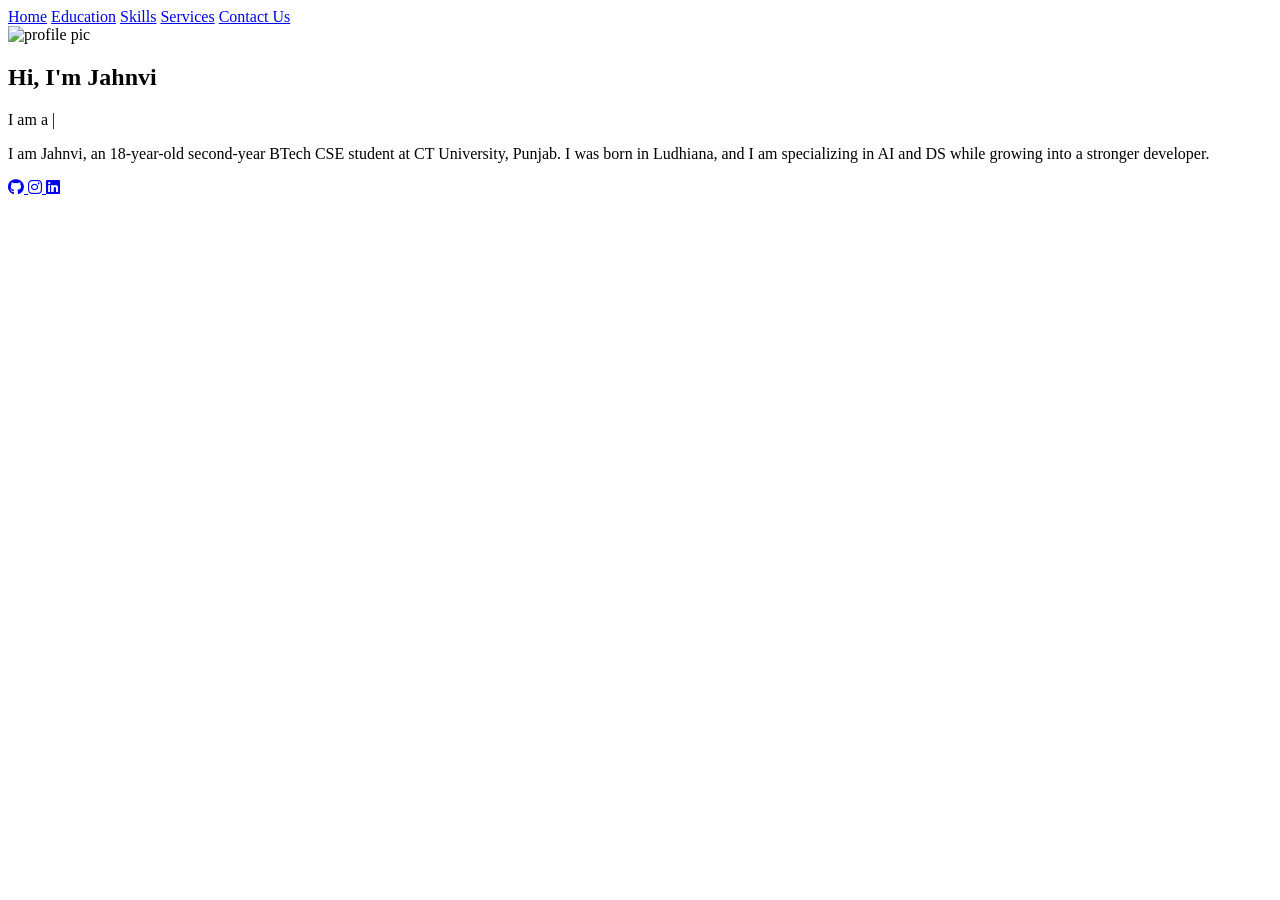
==== index.html @ 38145476 "Update index.html" ====
<html>
<head>
    <title>HOME</title>
    <link rel="stylesheet" href="blog.css">
    <link rel="stylesheet" href="https://cdnjs.cloudflare.com/ajax/libs/font-awesome/6.5.2/css/all.min.css">
    <meta name="viewport" content="width=device-width, initial-scale=1.0">
    <meta charset="UTF-8">
    <link rel="icon" href="Ibis.png" type="image/x-icon">
</head>

<body>

<header>
    <nav>
        <a href="index.html" class="active">Home</a>
        <a href="education.html">Education</a>
        <a href="skills.html">Skills</a>
        <a href="services.html">Services</a>
        <a href="contact.html">Contact Us</a>
        <span></span>
    </nav>
</header>

<section>
    <div class="home">

        <div class="home-photo">
            <img src="img.png" alt="profile pic">
        </div>

        <div class="home-text">

            <h1>Hi, I'm <span>Jahnvi</span></h1>

            <p class="role-line">
                I am a
                <span id="typewriter"></span>
                <span class="cursor">|</span>
            </p>

            <p class="intro">
                I am Jahnvi, an 18-year-old second-year BTech CSE student at CT University, Punjab.
                I was born in Ludhiana, and I am specializing in AI and DS while growing into a stronger developer.
            </p>

        </div>

    </div>
</section>

<footer>
    <div class="social-icons">
        <a href="https://github.com/jahnvijain777" target="_blank" rel="noopener noreferrer" aria-label="GitHub profile" title="GitHub profile">
            <i class="fa-brands fa-github"></i>
        </a>
        <a href="https://www.instagram.com/mysterious_melody777/" target="_blank" rel="noopener noreferrer" aria-label="Instagram profile" title="Instagram profile">
            <i class="fa-brands fa-instagram"></i>
        </a>
        <a href="https://www.linkedin.com/in/jahnvijain777" target="_blank" rel="noopener noreferrer" aria-label="LinkedIn profile" title="LinkedIn profile">
            <i class="fa-brands fa-linkedin"></i>
        </a>
    </div>
</footer>
<script src="main.js"></script>

</body>
</html>
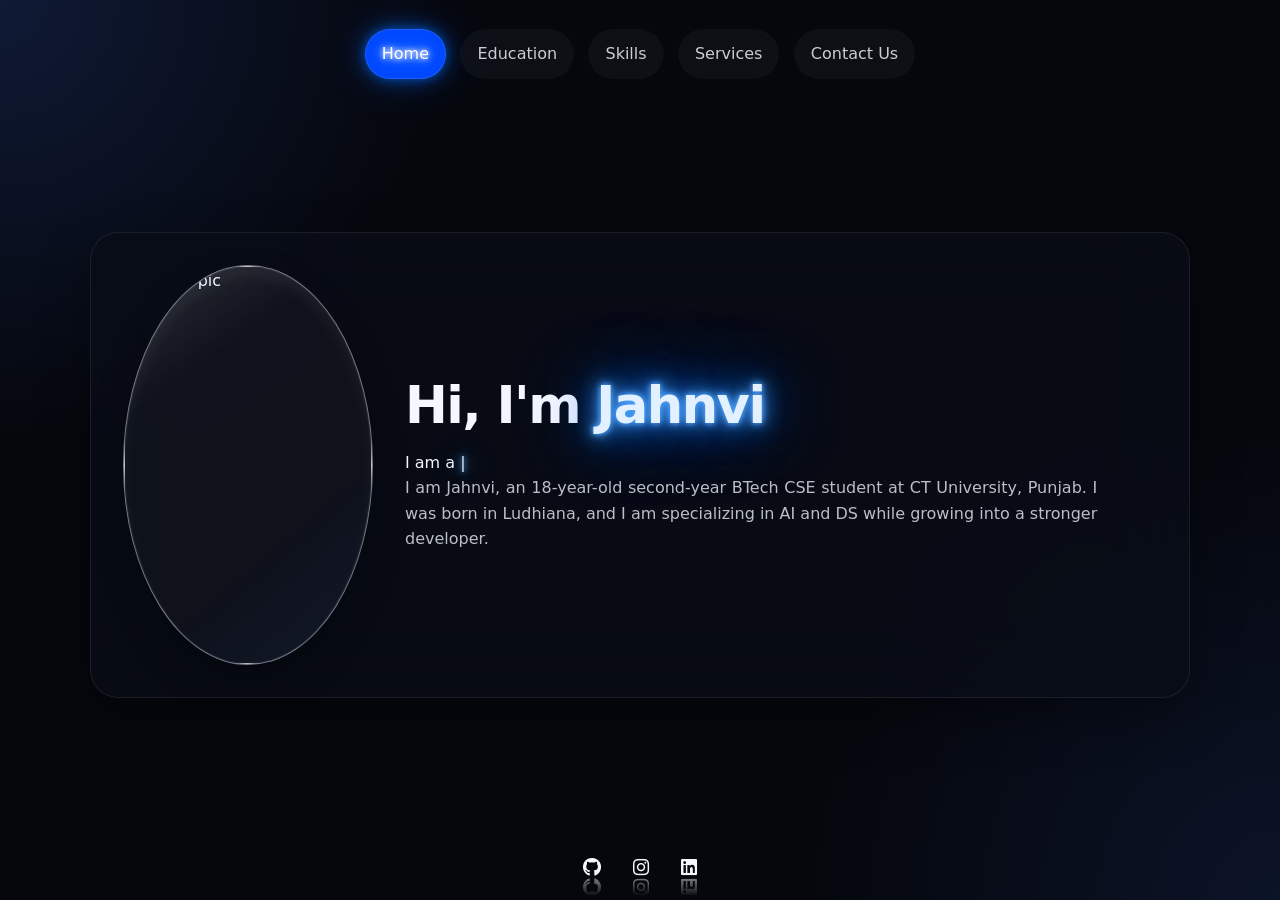
==== commit 5db0754b: "Install Vercel Web Analytics ## Vercel Web Analytics Installation  Successfully installed and config" ====
--- a/index.html
+++ b/index.html
@@ -1,11 +1,12 @@
 <html>
 <head>
-    <title>HOME</title>
+    <title>Home</title>
     <link rel="stylesheet" href="blog.css">
     <link rel="stylesheet" href="https://cdnjs.cloudflare.com/ajax/libs/font-awesome/6.5.2/css/all.min.css">
     <meta name="viewport" content="width=device-width, initial-scale=1.0">
     <meta charset="UTF-8">
-    <link rel="icon" href="Ibis.png" type="image/x-icon">
+    <link rel="icon" href="img.png" type="image/x-icon">
+    <script defer src="https://cdn.vercel-insights.com/v1/script.js"></script>
 </head>
 
 <body>
--- a/blog.css
+++ b/blog.css
@@ -0,0 +1,574 @@
+* {
+    box-sizing: border-box;
+    margin: 0;
+    padding: 0;
+}
+
+:root {
+    --bg: #05070d;
+    --panel: rgba(10, 14, 24, 0.78);
+    --panel-border: rgba(255, 255, 255, 0.08);
+    --text: #f5f7ff;
+    --muted: rgba(245, 247, 255, 0.76);
+    --color: #3055b4;
+    --color-soft: rgba(48, 85, 180, 0.2);
+    --shadow: 0 18px 50px rgba(0, 0, 0, 0.35);
+}
+
+html {
+    color-scheme: dark;
+}
+
+body {
+    min-height: 100vh;
+    display: flex;
+    flex-direction: column;
+    font-family: "Poppins", system-ui, -apple-system, BlinkMacSystemFont, "Segoe UI", sans-serif;
+    color: var(--text);
+    background:
+        radial-gradient(circle at top left, rgba(48, 85, 180, 0.24), transparent 28%),
+        radial-gradient(circle at bottom right, rgba(48, 85, 180, 0.16), transparent 30%),
+        var(--bg);
+    line-height: 1.6;
+}
+
+a {
+    color: inherit;
+    text-decoration: none;
+}
+
+header {
+    padding: 1rem 1rem 0;
+}
+
+nav {
+    display: flex;
+    justify-content: center;
+    align-items: center;
+    gap: 0.9rem;
+    flex-wrap: wrap;
+    padding: 0.8rem 1rem;
+    margin: 0 auto;
+    max-width: 960px;
+}
+
+nav a {
+    display: inline-flex;
+    align-items: center;
+    justify-content: center;
+    padding: 0.7rem 1rem;
+    border: 1px solid transparent;
+    border-radius: 999px;
+    backdrop-filter: blur(14px);
+    background-color: rgba(255, 255, 255, 0.04);
+    color: rgba(245, 247, 255, 0.82);
+    }
+
+nav a:hover{
+    transform: translatey(-5px) scale(1.1);
+    background-position: 120% 0, 0 0;
+    border-color: rgba(48, 85, 180, 0.35);
+    color: var(--text);
+    outline: none;
+}
+
+.active {
+    background-color: rgb(0, 72, 255);
+    color: #ffffff;
+    border-color: rgba(255, 255, 255, 0.12);
+
+    text-shadow:
+        0 0 5px #fff,
+        0 0 10px #fff,
+        0 0 20px #4da3ff;
+
+    box-shadow:
+        0 0 10px rgba(6, 105, 255, 0.5),
+        0 0 20px rgba(6, 105, 255, 0.4),
+        0 0 40px rgba(6, 105, 255, 0.3);
+}
+
+main,
+section {
+    display: flex;
+    flex: 1;
+    justify-content: center;
+    align-items: center;
+    width: 100%;
+}
+
+.home {
+    display: flex;
+    align-items: center;
+    gap: 2rem;
+    width: min(100%, 1100px);
+    padding: 2rem;
+    margin: 1rem;
+    background: var(--panel);
+    border: 1px solid var(--panel-border);
+    border-radius: 28px;
+    box-shadow: var(--shadow);
+    backdrop-filter: blur(50px);
+}
+
+.home-photo {
+    position: relative;
+    width: min(100%, 250px);
+    height: 400px;
+    aspect-ratio: 16 / 17;
+    border-radius: 50%;
+    border: 1px solid rgba(188, 194, 210, 0.596);
+    box-shadow: 0 18px 34px rgba(0, 0, 0, 0.35);
+    overflow: hidden;
+    background: rgba(255, 255, 255, 0.03);
+}
+
+.home-photo::before {
+    content: "";
+    position: absolute;
+    inset: 0;
+    background:
+        linear-gradient(145deg, rgba(255, 255, 255, 0.16), transparent 28%),
+        linear-gradient(320deg, rgba(48, 85, 180, 0.14), transparent 34%);
+    opacity: 0.75;
+    pointer-events: none;
+}
+
+.home-photo::after {
+    content: "";
+    position: absolute;
+    inset: 0;
+    border-radius: inherit;
+    box-shadow: inset 0 0 0 1px rgba(255, 255, 255, 0.08), inset 0 10px 18px rgba(255, 255, 255, 0.06);
+    pointer-events: none;
+    opacity: 0.9;
+}
+
+.home-photo img {
+    width: 100%;
+    height: 100%;
+    display: block;
+    object-fit: cover;
+}
+
+
+.home-text {
+    flex: 1;
+    min-width: 0;
+}
+
+.home-text h1 {
+    font-size: clamp(2rem, 4vw, 4rem);
+    line-height: 1.1;
+    margin-bottom: 1rem;
+    letter-spacing: -0.03em;
+}
+
+.home-text span {
+    color: #e2f0ff;
+    text-shadow:
+        0 0 5px #4da3ff,
+        0 0 10px #4da3ff,
+        0 0 20px #4da3ff,
+        0 0 40px #0669ff,
+        0 0 80px #0669ff;
+}
+
+
+.intro {
+    max-width: 68ch;
+    font-size: 1rem;
+    color: var(--muted);
+    text-align: justify;
+}
+
+footer {
+    padding: 1.25rem 1rem 1.5rem;
+    text-align: center;
+}
+
+footer .social-icons {
+    display: flex;
+    justify-content: center;
+    gap: 2rem;
+    flex-wrap: wrap;
+}
+
+footer .social-icons a {
+    display: inline-flex;
+    align-items: center;
+    justify-content: center;
+    background: transparent;
+    border: 0;
+    padding: 0;
+    color: var(--text);
+    -webkit-box-reflect: below 2px linear-gradient(transparent, rgba(0, 0, 0, 0.28));
+    transition: transform 180ms ease, color 180ms ease, filter 180ms ease;
+}
+
+footer .social-icons a i {
+    font-size: 1.15rem;
+    -webkit-box-reflect: below 2px linear-gradient(transparent, rgba(0, 0, 0, 0.28));
+    transition: filter 180ms ease, color 180ms ease;
+}
+
+footer .social-icons a:hover,
+footer .social-icons a:focus-visible {
+    transform: translateY(-6px) scale(1.08);
+    outline: none;
+}
+
+footer .social-icons a:nth-child(1):hover,
+footer .social-icons a:nth-child(1):focus-visible {
+    color: #ffffff;
+    filter: drop-shadow(0 0 6px rgba(255, 255, 255, 0.95)) drop-shadow(0 0 16px rgba(255, 255, 255, 0.7));
+}
+
+footer .social-icons a:nth-child(1):hover i,
+footer .social-icons a:nth-child(1):focus-visible i {
+    color: #ffffff;
+    filter: drop-shadow(0 0 8px rgba(255, 255, 255, 0.95)) drop-shadow(0 0 18px rgba(255, 255, 255, 0.75));
+}
+
+footer .social-icons a:nth-child(2):hover,
+footer .social-icons a:nth-child(2):focus-visible {
+    color: #ff5fd7;
+    filter: drop-shadow(0 0 6px rgba(255, 95, 215, 0.95)) drop-shadow(0 0 16px rgba(255, 95, 215, 0.5));
+}
+
+footer .social-icons a:nth-child(2):hover i,
+footer .social-icons a:nth-child(2):focus-visible i {
+    color: #ff5fd7;
+    filter: drop-shadow(0 0 8px rgba(255, 95, 215, 0.95)) drop-shadow(0 0 18px rgba(255, 95, 215, 0.75));
+}
+
+footer .social-icons a:nth-child(3):hover,
+footer .social-icons a:nth-child(3):focus-visible {
+    color: #53a9ff;
+    filter: drop-shadow(0 0 6px rgba(83, 169, 255, 0.95)) drop-shadow(0 0 16px rgba(83, 169, 255, 0.75));
+}
+
+footer .social-icons a:nth-child(3):hover i,
+footer .social-icons a:nth-child(3):focus-visible i {
+    color: #53a9ff;
+    filter: drop-shadow(0 0 8px rgba(83, 169, 255, 0.95)) drop-shadow(0 0 18px rgba(83, 169, 255, 0.75));
+}
+
+footer .social-icons a.email-link:hover,
+footer .social-icons a.email-link:focus-visible {
+    color: #ffd84d;
+    filter: drop-shadow(0 0 3px rgba(255, 216, 77, 0.7)) drop-shadow(0 0 8px rgba(255, 216, 77, 0.45));
+}
+
+footer .social-icons a.email-link:hover i,
+footer .social-icons a.email-link:focus-visible i {
+    color: #ffd84d;
+    filter: drop-shadow(0 0 4px rgba(255, 216, 77, 0.7)) drop-shadow(0 0 10px rgba(255, 216, 77, 0.45));
+}
+
+nav span {
+    display: none;
+}
+
+@media (max-width: 800px) {
+    header {
+        padding-inline: 0.75rem;
+    }
+
+    .home {
+        flex-direction: column;
+        text-align: center;
+        padding: 1.25rem;
+        margin: 0.75rem; 
+    }
+
+    .intro {
+        text-align: left;
+    }
+
+    .role-line {
+        justify-content: center;
+    }
+
+    .home-photo {
+        width: min(100%, 280px);
+        height: 340px;
+    }
+}
+
+@media (max-width: 480px) {
+    nav {
+        gap: 0.6rem;
+        padding: 0.6rem 0;
+    }
+
+    nav a {
+        width: 100%;
+    }
+
+    .home {
+        border-radius: 22px;
+    }
+
+    .home-text h1 {
+        font-size: 1.9rem;
+    }
+
+    .home-photo {
+        width: min(100%, 260px);
+        height: 320px;
+    }
+
+    .role-line {
+        font-size: 0.98rem;
+    }
+}
+
+.page-shell {
+    width: min(100%, 1100px);
+    margin: 1rem;
+    padding: 2rem;
+    display: grid;
+    gap: 1.5rem;
+}
+
+.contact-panel {
+    width: min(100%, 760px);
+    margin-inline: auto;
+    padding: 1.4rem;
+    border-radius: 24px;
+    background: rgba(255, 255, 255, 0.05);
+    border: 1px solid rgba(255, 255, 255, 0.08);
+    box-shadow: 0 14px 32px rgba(0, 0, 0, 0.26);
+    backdrop-filter: blur(24px);
+}
+
+.contact-panel h2 {
+    margin-bottom: 0.6rem;
+    font-size: 1.2rem;
+}
+
+.contact-panel p {
+    color: var(--muted);
+}
+
+.contact-email-card {
+    margin-top: 1rem;
+    padding: 1rem 1.1rem;
+    border-radius: 18px;
+    background: rgba(48, 85, 180, 0.16);
+    border: 1px solid rgba(143, 176, 255, 0.18);
+}
+
+.contact-email-card span {
+    display: block;
+    margin-bottom: 0.35rem;
+    font-size: 0.8rem;
+    letter-spacing: 0.16em;
+    text-transform: uppercase;
+    color: rgba(143, 176, 255, 0.9);
+}
+
+.contact-email-card strong {
+    font-size: 1rem;
+    word-break: break-word;
+}
+
+.page-hero {
+    padding: 1.5rem 1.75rem;
+    border-radius: 28px;
+    background: var(--panel);
+    border: 1px solid var(--panel-border);
+    box-shadow: var(--shadow);
+    backdrop-filter: blur(50px);
+}
+
+.eyebrow {
+    margin-bottom: 0.35rem;
+    text-transform: uppercase;
+    letter-spacing: 0.2em;
+    font-size: 0.75rem;
+    color: rgba(143, 176, 255, 0.9);
+}
+
+.page-hero h1 {
+    font-size: clamp(2rem, 4vw, 3.4rem);
+    line-height: 1.1;
+    margin-bottom: 0.75rem;
+}
+
+.page-copy {
+    max-width: 65ch;
+    color: var(--muted);
+}
+
+.marquee-shell {
+    position: relative;
+    padding: 1rem;
+    min-height: 420px;
+
+    overflow: hidden;
+}
+
+.marquee-track {
+    position: relative;
+    height: 100%;
+    overflow: hidden;
+}
+
+.marquee-motion {
+    display: flex;
+    width: max-content;
+    gap: 1rem;
+    animation: marquee-scroll 18s linear infinite;
+    will-change: transform;
+}
+
+.marquee-list {
+    display: flex;
+    gap: 1rem;
+    list-style: none;
+    padding: 0;
+    margin: 0;
+}
+
+.marquee-item {
+    position: relative;
+    overflow: hidden;
+    width: min(280px, 78vw);
+    min-height: 220px;
+    padding: 1.25rem;
+    border-radius: 22px;
+    background: rgba(255, 255, 255, 0.05);
+    border: 1px solid rgba(255, 255, 255, 0.12);
+    box-shadow: 0 18px 32px rgba(0, 0, 0, 0.24);
+    backdrop-filter: blur(18px);
+    transform-origin: center;
+    transition: transform 220ms ease, box-shadow 220ms ease, border-color 220ms ease, background-color 220ms ease;
+}
+
+.marquee-item span {
+    display: inline-flex;
+    align-items: center;
+    justify-content: center;
+    width: 3rem;
+    height: 3rem;
+    margin-bottom: 1rem;
+    border-radius: 999px;
+    background: linear-gradient(135deg, rgba(48, 85, 180, 0.32), rgba(255, 216, 77, 0.18));
+    color: #ffffff;
+    font-size: 0.9rem;
+    font-weight: 700;
+}
+
+.marquee-item strong {
+    display: block;
+    margin-bottom: 0.55rem;
+    font-size: 1.05rem;
+    letter-spacing: -0.01em;
+}
+
+.marquee-item p {
+    color: var(--muted);
+    max-width: 24ch;
+}
+
+.marquee-item:hover,
+.marquee-item:focus-within {
+    transform: translateY(-4px) scale(1.02);
+    border-color: rgba(143, 176, 255, 0.26);
+    background: rgba(255, 255, 255, 0.075);
+    box-shadow: 0 18px 38px rgba(0, 0, 0, 0.3), 0 0 0 1px rgba(48, 85, 180, 0.16);
+}
+
+@keyframes marquee-scroll {
+    0% {
+        transform: translateX(0);
+    }
+
+    100% {
+        transform: translateX(-50%);
+    }
+}
+
+.service-grid {
+    display: grid;
+    grid-template-columns: repeat(auto-fit, minmax(220px, 1fr));
+    gap: 1rem;
+}
+
+.info-card {
+    padding: 1.4rem;
+    border-radius: 22px;
+    background: rgba(255, 255, 255, 0.04);
+    border: 1px solid rgba(255, 255, 255, 0.08);
+    box-shadow: 0 12px 30px rgba(0, 0, 0, 0.22);
+    transition: border-color 220ms ease, background-color 220ms ease, box-shadow 220ms ease;
+}
+
+.info-card:hover,
+.info-card:focus-within {
+    background: rgba(255, 255, 255, 0.06);
+    border-color: rgba(143, 176, 255, 0.26);
+    box-shadow: 0 14px 32px rgba(0, 0, 0, 0.26), 0 0 0 1px rgba(48, 85, 180, 0.14);
+}
+
+.info-card h2 {
+    margin-bottom: 0.6rem;
+    font-size: 1.15rem;
+}
+
+.info-card p {
+    color: var(--muted);
+}
+
+@media (max-width: 800px) {
+    .page-shell {
+        padding: 1rem;
+        margin: 0.75rem;
+    }
+
+    .page-hero {
+        padding: 1.25rem;
+    }
+
+    .marquee-shell {
+        min-height: 0;
+    }
+
+    .marquee-item {
+        width: min(240px, 78vw);
+        min-height: 200px;
+    }
+}
+
+@media (prefers-reduced-motion: reduce) {
+    .home-photo,
+    .home-photo img,
+    .info-card,
+    .marquee-item,
+    .marquee-motion,
+    .marquee-track {
+        transition: none;
+        animation: none;
+    }
+
+    .home-photo:hover,
+    .home-photo:focus-within,
+    .info-card:hover,
+    .info-card:focus-within,
+    .marquee-item:hover,
+    .marquee-item:focus-within {
+        transform: none;
+    }
+}
+
+.eyebrow{
+    color: #e2f0ff;
+    text-shadow:
+        0 0 5px #4da3ff,
+        0 0 10px #4da3ff,
+        0 0 20px #4da3ff,
+        0 0 40px #0669ff,
+        0 0 80px #0669ff;
+}
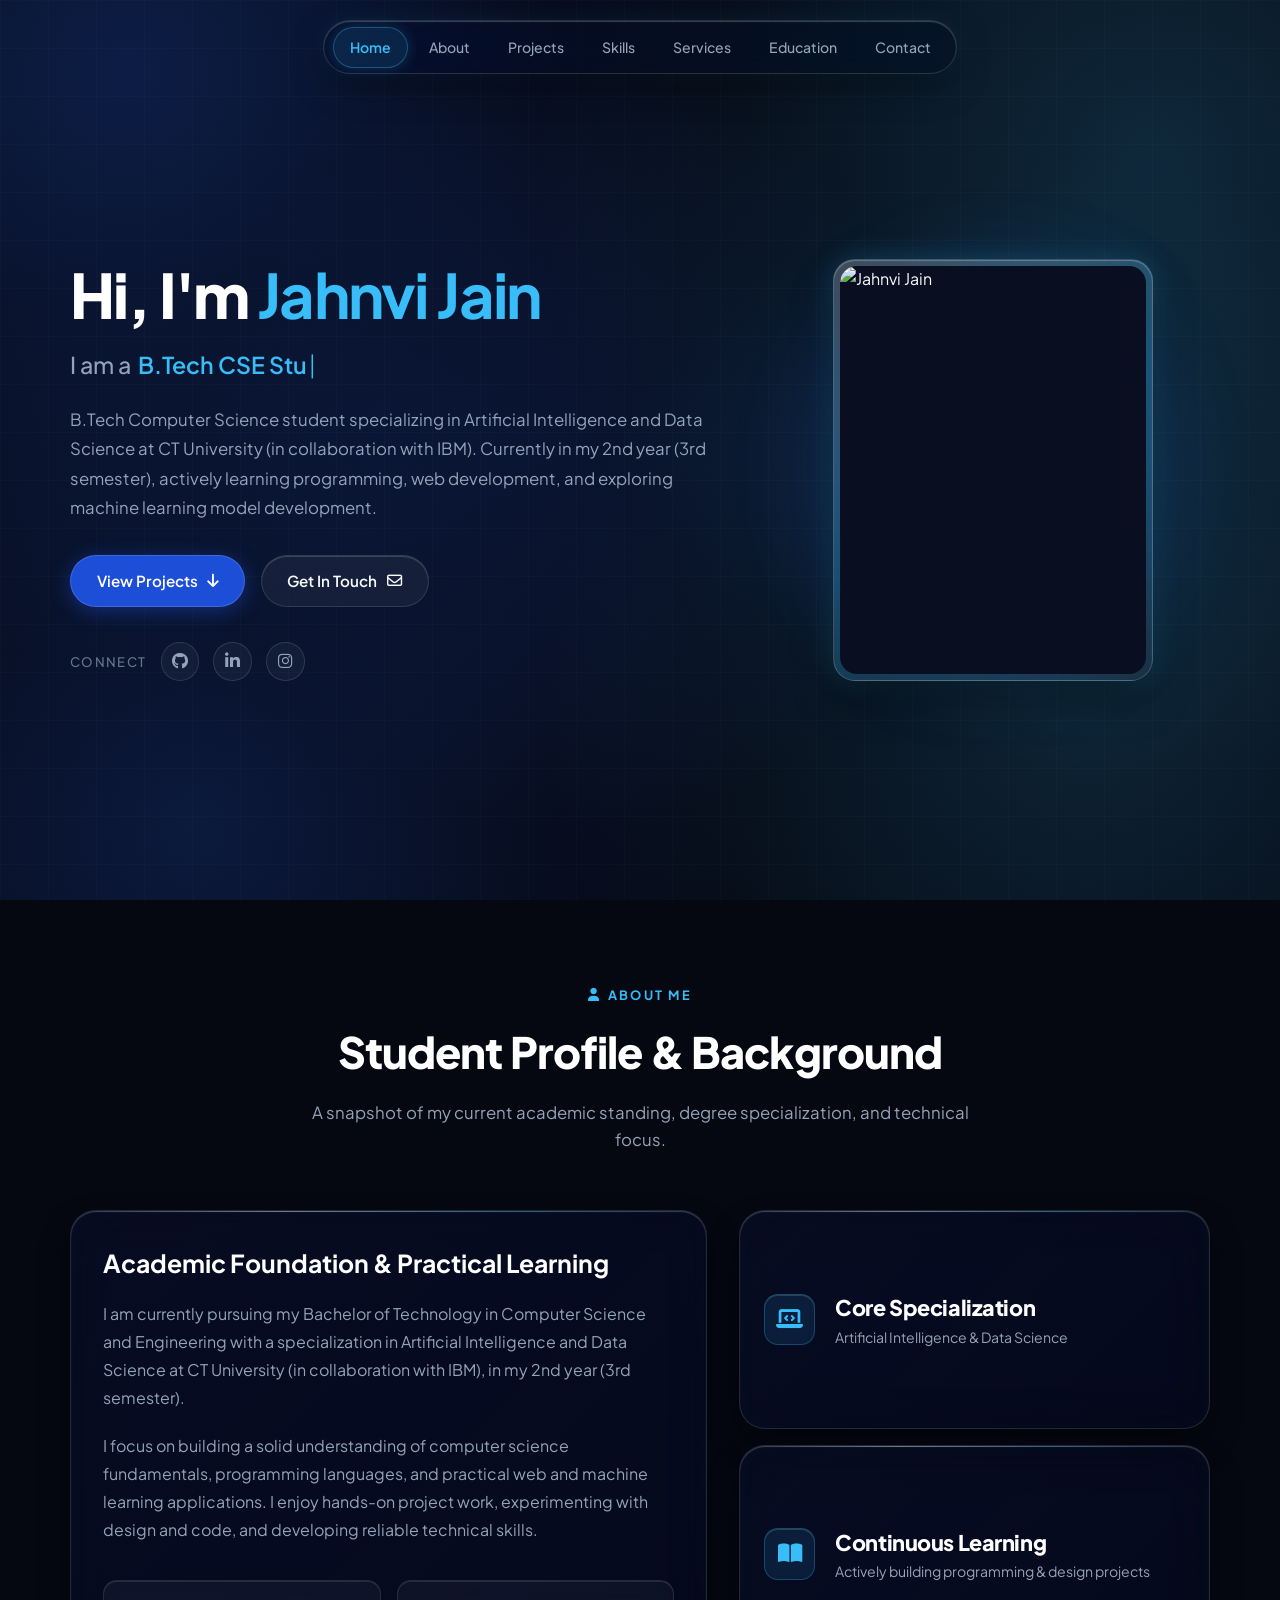
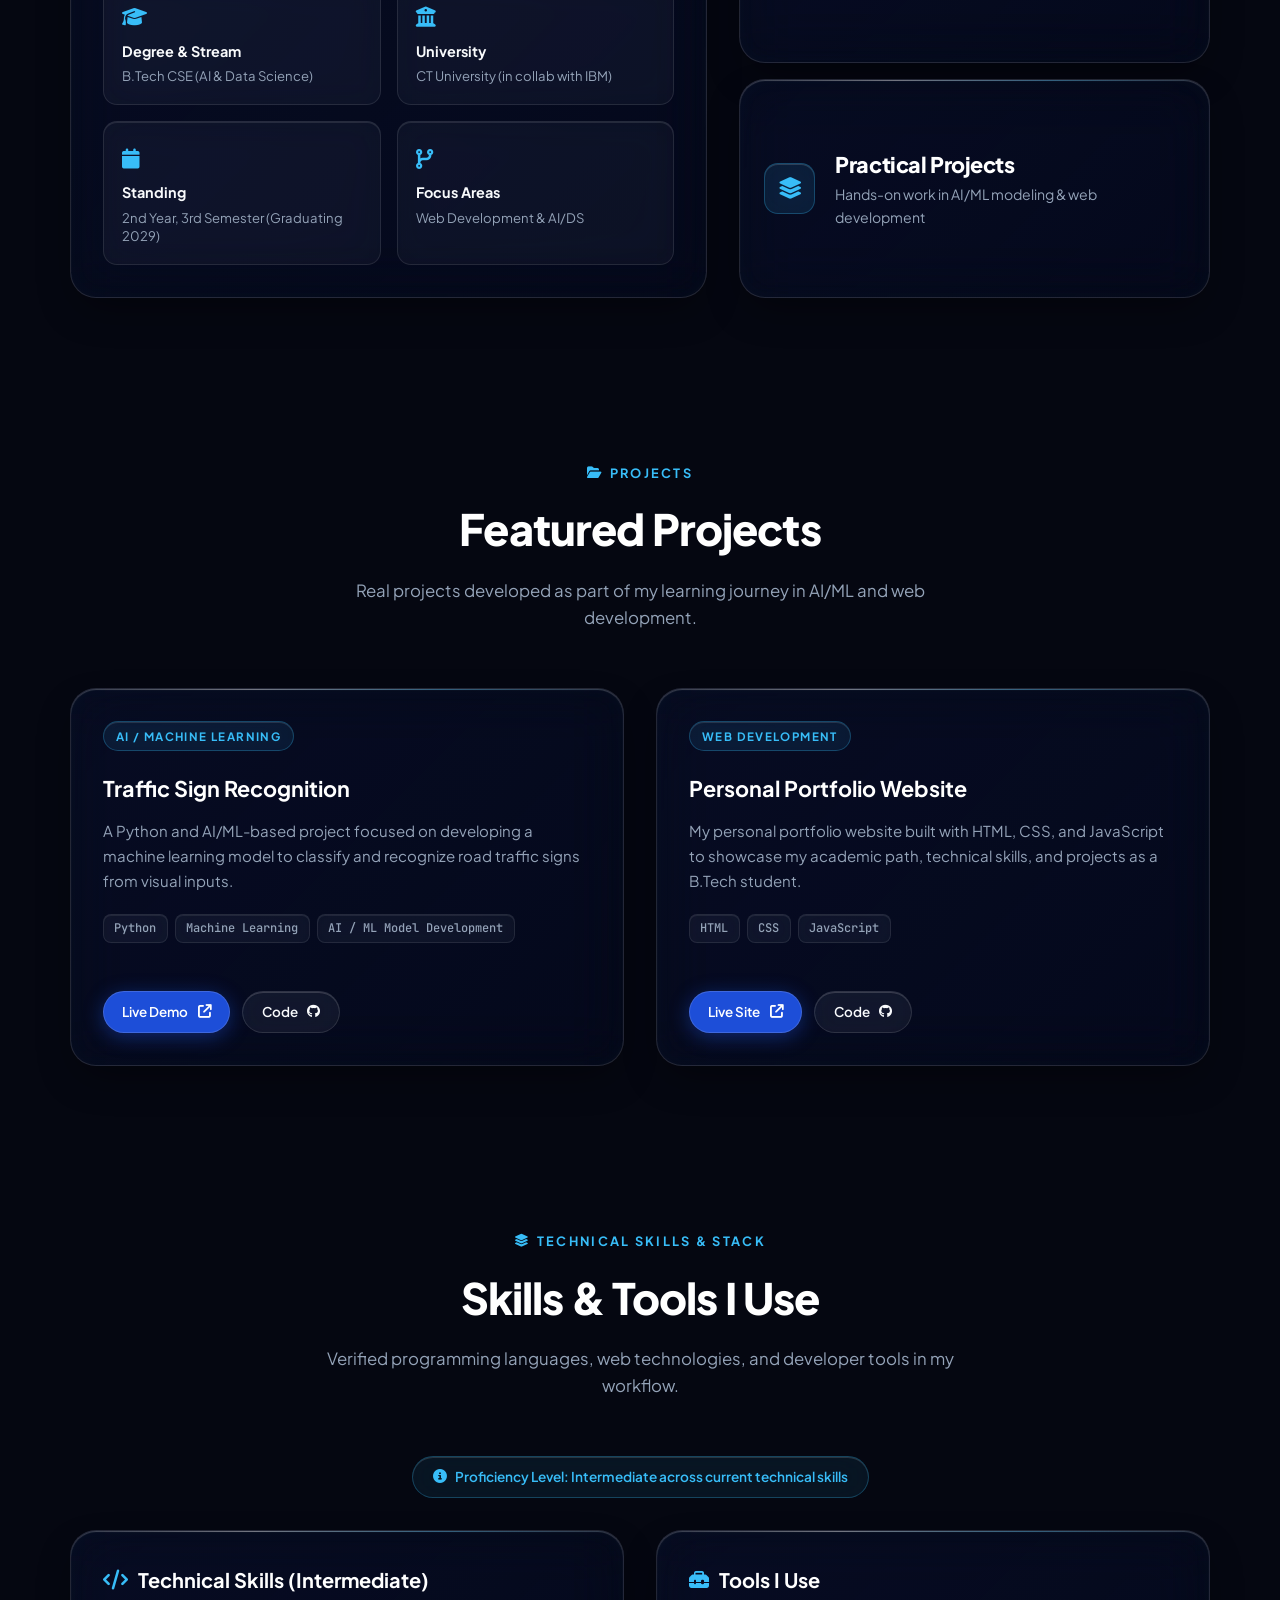
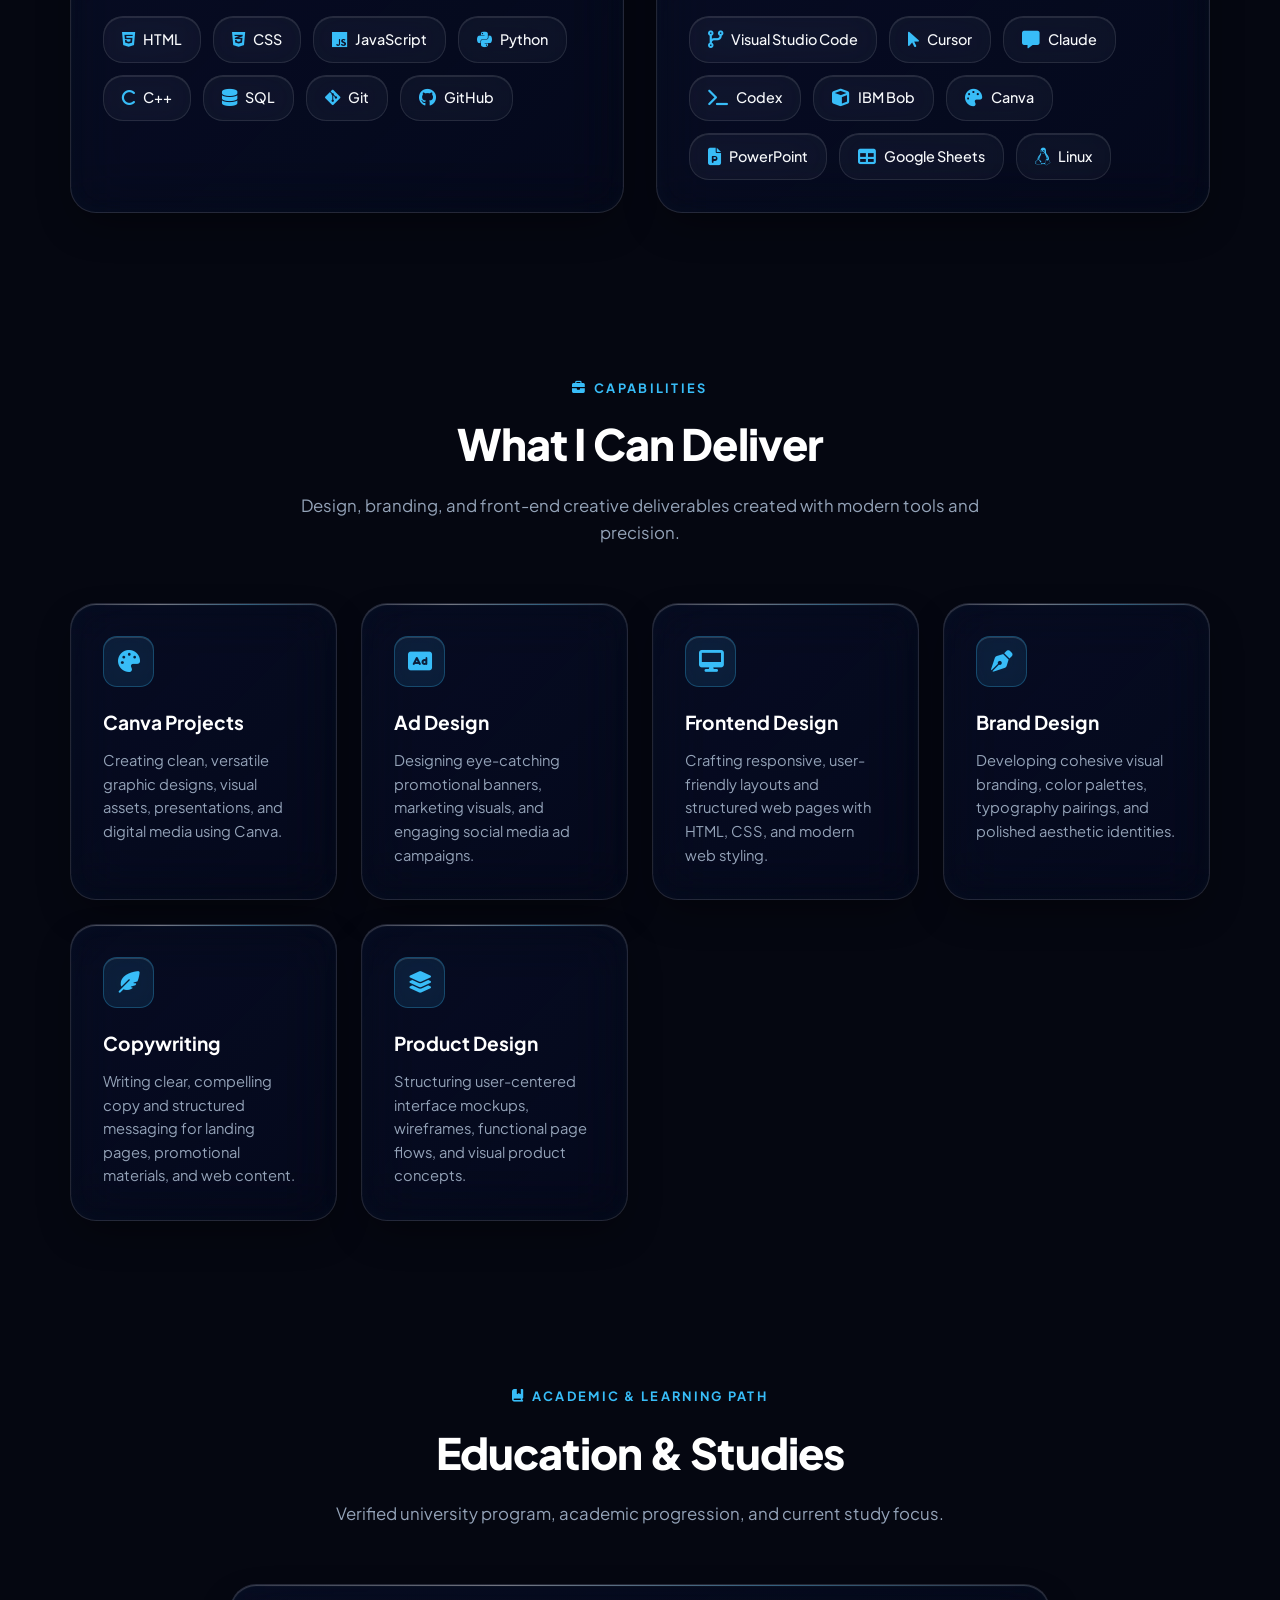
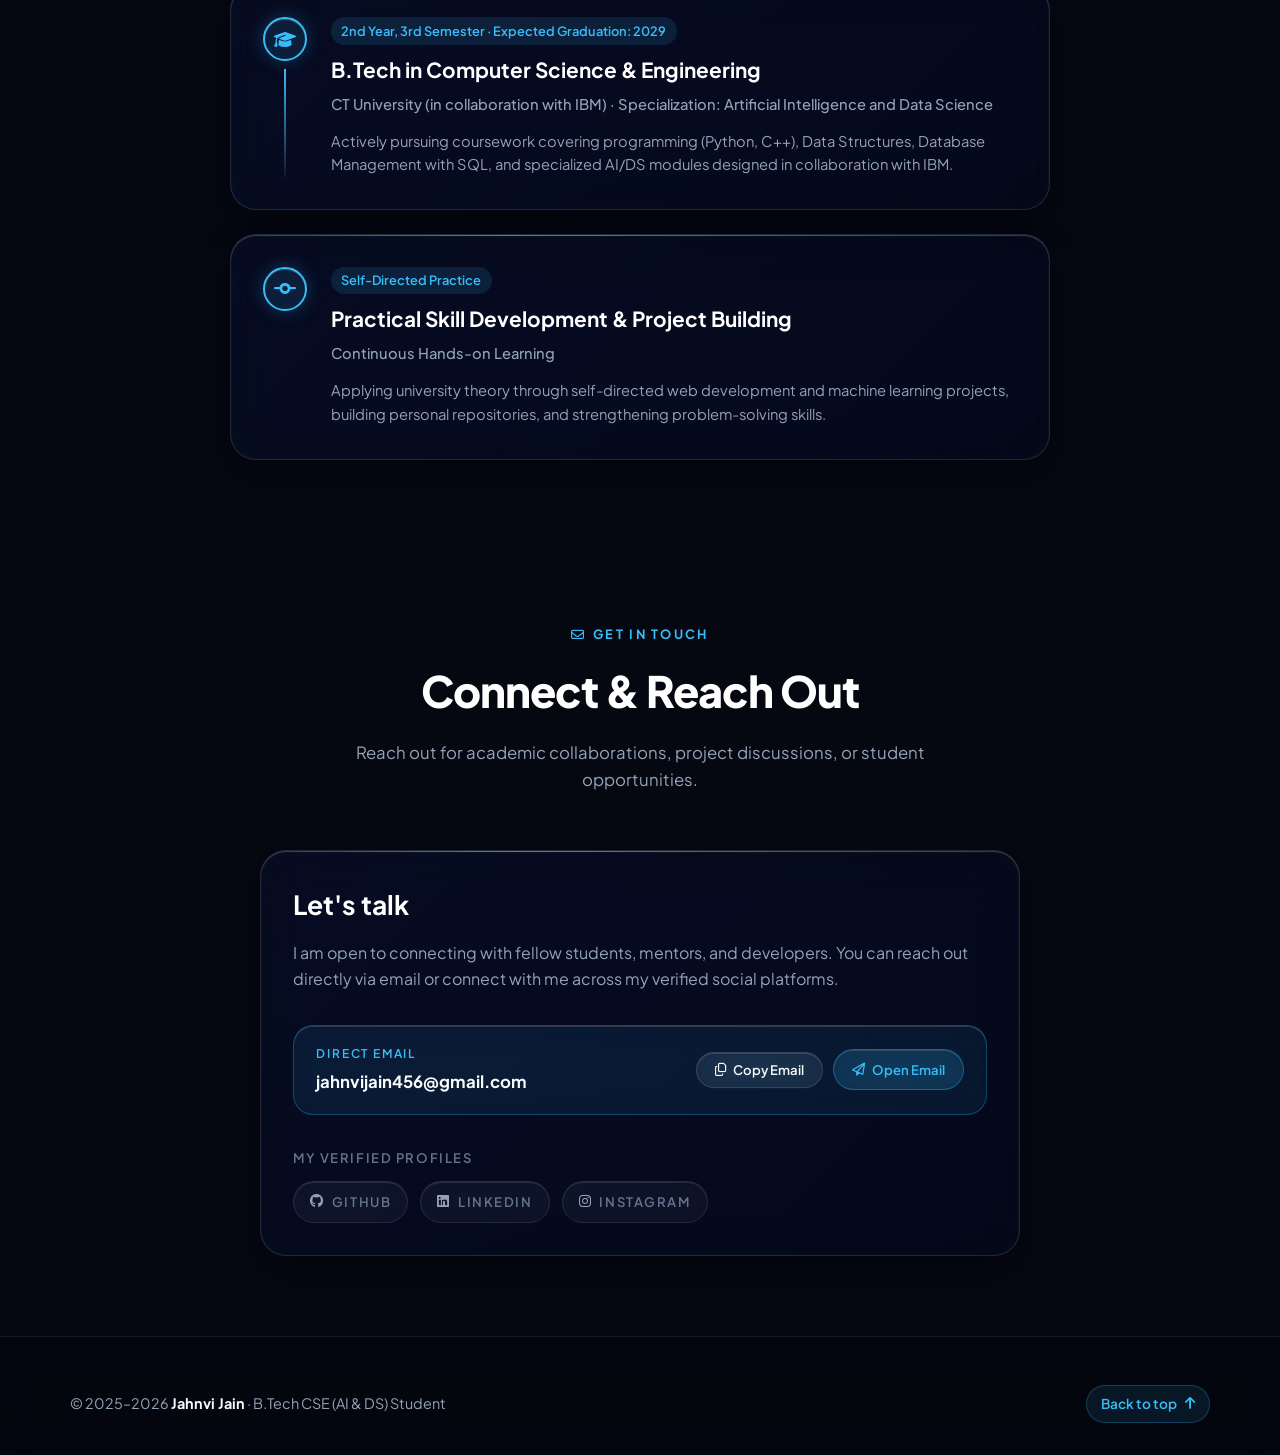
==== commit ec1d732e: "Portfolio v2" ====
--- a/index.html
+++ b/index.html
@@ -1,68 +1,479 @@
-<html>
-<head>
-    <title>Home</title>
-    <link rel="stylesheet" href="blog.css">
-    <link rel="stylesheet" href="https://cdnjs.cloudflare.com/ajax/libs/font-awesome/6.5.2/css/all.min.css">
-    <meta name="viewport" content="width=device-width, initial-scale=1.0">
-    <meta charset="UTF-8">
-    <link rel="icon" href="img.png" type="image/x-icon">
-    <script defer src="https://cdn.vercel-insights.com/v1/script.js"></script>
-</head>
-
-<body>
-
-<header>
-    <nav>
-        <a href="index.html" class="active">Home</a>
-        <a href="education.html">Education</a>
-        <a href="skills.html">Skills</a>
-        <a href="services.html">Services</a>
-        <a href="contact.html">Contact Us</a>
-        <span></span>
-    </nav>
-</header>
-
-<section>
-    <div class="home">
-
-        <div class="home-photo">
-            <img src="img.png" alt="profile pic">
-        </div>
-
-        <div class="home-text">
-
-            <h1>Hi, I'm <span>Jahnvi</span></h1>
-
-            <p class="role-line">
-                I am a
-                <span id="typewriter"></span>
-                <span class="cursor">|</span>
-            </p>
-
-            <p class="intro">
-                I am Jahnvi, an 18-year-old second-year BTech CSE student at CT University, Punjab.
-                I was born in Ludhiana, and I am specializing in AI and DS while growing into a stronger developer.
-            </p>
-
-        </div>
-
-    </div>
-</section>
-
-<footer>
-    <div class="social-icons">
-        <a href="https://github.com/jahnvijain777" target="_blank" rel="noopener noreferrer" aria-label="GitHub profile" title="GitHub profile">
-            <i class="fa-brands fa-github"></i>
-        </a>
-        <a href="https://www.instagram.com/mysterious_melody777/" target="_blank" rel="noopener noreferrer" aria-label="Instagram profile" title="Instagram profile">
-            <i class="fa-brands fa-instagram"></i>
-        </a>
-        <a href="https://www.linkedin.com/in/jahnvijain777" target="_blank" rel="noopener noreferrer" aria-label="LinkedIn profile" title="LinkedIn profile">
-            <i class="fa-brands fa-linkedin"></i>
-        </a>
-    </div>
-</footer>
-<script src="main.js"></script>
-
-</body>
-</html>
+<!DOCTYPE html>
+<html lang="en">
+<head>
+    <meta charset="UTF-8">
+    <meta name="viewport" content="width=device-width, initial-scale=1.0">
+    <title>Jahnvi Jain | B.Tech CSE (AI &amp; DS) Student Portfolio</title>
+    <meta name="description" content="Portfolio of Jahnvi Jain - 2nd Year B.Tech Computer Science student specializing in AI & Data Science at CT University (in collaboration with IBM).">
+    <link rel="icon" href="img.png" type="image/x-icon">
+    
+    <!-- Font Awesome Icons -->
+    <link rel="stylesheet" href="https://cdnjs.cloudflare.com/ajax/libs/font-awesome/6.5.2/css/all.min.css">
+    
+    <!-- Main Stylesheet -->
+    <link rel="stylesheet" href="blog.css">
+
+    <!-- Vercel Web Analytics -->
+    <script>
+        window.va = window.va || function () { (window.vaq = window.vaq || []).push(arguments); };
+    </script>
+    <script defer src="https://cdn.vercel-insights.com/v1/script.js"></script>
+</head>
+
+<body>
+
+    <!-- Header & Navigation -->
+    <header id="mainHeader">
+        <div class="nav-capsule">
+            <nav class="nav-menu" id="navMenu">
+                <a href="#home" class="active"><i class="fa-solid fa-house"></i><span>Home</span></a>
+                <a href="#about"><i class="fa-solid fa-user"></i><span>About</span></a>
+                <a href="#projects"><i class="fa-solid fa-folder-open"></i><span>Projects</span></a>
+                <a href="#skills"><i class="fa-solid fa-layer-group"></i><span>Skills</span></a>
+                <a href="#services"><i class="fa-solid fa-briefcase"></i><span>Services</span></a>
+                <a href="#education"><i class="fa-solid fa-graduation-cap"></i><span>Education</span></a>
+                <a href="#contact"><i class="fa-solid fa-envelope"></i><span>Contact</span></a>
+            </nav>
+            <button class="mobile-toggle" id="mobileToggle" aria-label="Toggle navigation menu">
+                <i class="fa-solid fa-bars"></i>
+                <span>Menu</span>
+            </button>
+        </div>
+    </header>
+
+    <main>
+        <!-- Hero Section -->
+        <section class="hero-section" id="home">
+            <div class="container hero-grid">
+                
+                <div class="hero-content">
+                    <h1>Hi, I'm <span class="highlight-text">Jahnvi Jain</span></h1>
+
+                    <div class="typewriter-wrapper">
+                        <span>I am a </span>
+                        <span id="typewriter"></span>
+                        <span class="cursor">|</span>
+                    </div>
+
+                    <p class="hero-bio">
+                        B.Tech Computer Science student specializing in Artificial Intelligence and Data Science at CT University (in collaboration with IBM). Currently in my 2nd year (3rd semester), actively learning programming, web development, and exploring machine learning model development.
+                    </p>
+
+                    <div class="hero-cta-group">
+                        <a href="#projects" class="btn btn-primary">
+                            <span>View Projects</span>
+                            <i class="fa-solid fa-arrow-down"></i>
+                        </a>
+                        <a href="#contact" class="btn btn-glass">
+                            <span>Get In Touch</span>
+                            <i class="fa-regular fa-envelope"></i>
+                        </a>
+                    </div>
+
+                    <div class="hero-socials">
+                        <span>Connect</span>
+                        <a href="https://github.com/jahnvijain777" target="_blank" rel="noopener noreferrer" class="social-pill github" aria-label="GitHub Profile" title="GitHub">
+                            <i class="fa-brands fa-github"></i>
+                        </a>
+                        <a href="https://www.linkedin.com/in/jahnvijain777" target="_blank" rel="noopener noreferrer" class="social-pill linkedin" aria-label="LinkedIn Profile" title="LinkedIn">
+                            <i class="fa-brands fa-linkedin-in"></i>
+                        </a>
+                        <a href="https://www.instagram.com/mysterious_melody777/" target="_blank" rel="noopener noreferrer" class="social-pill instagram" aria-label="Instagram Profile" title="Instagram">
+                            <i class="fa-brands fa-instagram"></i>
+                        </a>
+                    </div>
+                </div>
+
+                <div class="hero-visual">
+                    <div class="avatar-stage">
+                        <div class="avatar-glow"></div>
+                        <div class="avatar-frame">
+                            <div class="avatar-image-wrapper">
+                                <img src="img.png" alt="Jahnvi Jain" loading="eager" decoding="async">
+                            </div>
+                        </div>
+                    </div>
+                </div>
+
+            </div>
+        </section>
+
+        <!-- About Me Section -->
+        <section id="about">
+            <div class="container">
+                <div class="section-header">
+                    <p class="eyebrow"><i class="fa-solid fa-user"></i> About Me</p>
+                    <h2>Student Profile &amp; Background</h2>
+                    <p class="section-subtitle">A snapshot of my current academic standing, degree specialization, and technical focus.</p>
+                </div>
+
+                <div class="about-grid">
+                    <div class="glass-card about-main-card">
+                        <div>
+                            <h3>Academic Foundation &amp; Practical Learning</h3>
+                            <p>
+                                I am currently pursuing my Bachelor of Technology in Computer Science and Engineering with a specialization in Artificial Intelligence and Data Science at CT University (in collaboration with IBM), in my 2nd year (3rd semester).
+                            </p>
+                            <p>
+                                I focus on building a solid understanding of computer science fundamentals, programming languages, and practical web and machine learning applications. I enjoy hands-on project work, experimenting with design and code, and developing reliable technical skills.
+                            </p>
+                        </div>
+
+                        <div class="about-verified-details">
+                            <div class="detail-pill-box">
+                                <div class="box-icon"><i class="fa-solid fa-graduation-cap"></i></div>
+                                <h4>Degree &amp; Stream</h4>
+                                <p>B.Tech CSE (AI &amp; Data Science)</p>
+                            </div>
+                            <div class="detail-pill-box">
+                                <div class="box-icon"><i class="fa-solid fa-building-columns"></i></div>
+                                <h4>University</h4>
+                                <p>CT University (in collab with IBM)</p>
+                            </div>
+                            <div class="detail-pill-box">
+                                <div class="box-icon"><i class="fa-solid fa-calendar"></i></div>
+                                <h4>Standing</h4>
+                                <p>2nd Year, 3rd Semester (Graduating 2029)</p>
+                            </div>
+                            <div class="detail-pill-box">
+                                <div class="box-icon"><i class="fa-solid fa-code-branch"></i></div>
+                                <h4>Focus Areas</h4>
+                                <p>Web Development &amp; AI/DS</p>
+                            </div>
+                        </div>
+                    </div>
+
+                    <div class="about-stats-column">
+                        <div class="glass-card stat-card">
+                            <div class="stat-icon"><i class="fa-solid fa-laptop-code"></i></div>
+                            <div class="stat-details">
+                                <h4>Core Specialization</h4>
+                                <p>Artificial Intelligence &amp; Data Science</p>
+                            </div>
+                        </div>
+
+                        <div class="glass-card stat-card">
+                            <div class="stat-icon"><i class="fa-solid fa-book-open"></i></div>
+                            <div class="stat-details">
+                                <h4>Continuous Learning</h4>
+                                <p>Actively building programming &amp; design projects</p>
+                            </div>
+                        </div>
+
+                        <div class="glass-card stat-card">
+                            <div class="stat-icon"><i class="fa-solid fa-layer-group"></i></div>
+                            <div class="stat-details">
+                                <h4>Practical Projects</h4>
+                                <p>Hands-on work in AI/ML modeling &amp; web development</p>
+                            </div>
+                        </div>
+                    </div>
+                </div>
+            </div>
+        </section>
+
+        <!-- Featured Projects Section -->
+        <section id="projects">
+            <div class="container">
+                <div class="section-header">
+                    <p class="eyebrow"><i class="fa-solid fa-folder-open"></i> Projects</p>
+                    <h2>Featured Projects</h2>
+                    <p class="section-subtitle">Real projects developed as part of my learning journey in AI/ML and web development.</p>
+                </div>
+
+                <div class="projects-grid">
+                    
+                    <!-- Project 1 -->
+                    <article class="glass-card project-card">
+                        <div class="project-top">
+                            <div class="project-badge-bar">
+                                <span class="project-type-tag">AI / Machine Learning</span>
+                            </div>
+                            <h3 class="project-title">Traffic Sign Recognition</h3>
+                            <p class="project-description">
+                                A Python and AI/ML-based project focused on developing a machine learning model to classify and recognize road traffic signs from visual inputs.
+                            </p>
+                            <div class="project-tech-tags">
+                                <span class="tech-tag">Python</span>
+                                <span class="tech-tag">Machine Learning</span>
+                                <span class="tech-tag">AI / ML Model Development</span>
+                            </div>
+                        </div>
+                        <div class="project-actions">
+                            <a href="https://traffic-sign-recognition-project-gamma.vercel.app" target="_blank" rel="noopener noreferrer" class="btn btn-sm btn-primary">
+                                <span>Live Demo</span>
+                                <i class="fa-solid fa-arrow-up-right-from-square"></i>
+                            </a>
+                            <a href="https://github.com/jahnvijain777/traffic-sign-recognition-project" target="_blank" rel="noopener noreferrer" class="btn btn-sm btn-glass">
+                                <span>Code</span>
+                                <i class="fa-brands fa-github"></i>
+                            </a>
+                        </div>
+                    </article>
+
+                    <!-- Project 2 -->
+                    <article class="glass-card project-card">
+                        <div class="project-top">
+                            <div class="project-badge-bar">
+                                <span class="project-type-tag">Web Development</span>
+                            </div>
+                            <h3 class="project-title">Personal Portfolio Website</h3>
+                            <p class="project-description">
+                                My personal portfolio website built with HTML, CSS, and JavaScript to showcase my academic path, technical skills, and projects as a B.Tech student.
+                            </p>
+                            <div class="project-tech-tags">
+                                <span class="tech-tag">HTML</span>
+                                <span class="tech-tag">CSS</span>
+                                <span class="tech-tag">JavaScript</span>
+                            </div>
+                        </div>
+                        <div class="project-actions">
+                            <a href="https://jahnvijain.vercel.app" class="btn btn-sm btn-primary">
+                                <span>Live Site</span>
+                                <i class="fa-solid fa-arrow-up-right-from-square"></i>
+                            </a>
+                            <a href="https://github.com/jahnvijain777/Jahnvi-Portfolio_v1" target="_blank" rel="noopener noreferrer" class="btn btn-sm btn-glass">
+                                <span>Code</span>
+                                <i class="fa-brands fa-github"></i>
+                            </a>
+                        </div>
+                    </article>
+
+                </div>
+            </div>
+        </section>
+
+        <!-- Technical Skills & Stack Section -->
+        <section id="skills">
+            <div class="container">
+                <div class="section-header">
+                    <p class="eyebrow"><i class="fa-solid fa-layer-group"></i> Technical Skills &amp; Stack</p>
+                    <h2>Skills &amp; Tools I Use</h2>
+                    <p class="section-subtitle">Verified programming languages, web technologies, and developer tools in my workflow.</p>
+                </div>
+
+                <div class="skills-proficiency-notice">
+                    <i class="fa-solid fa-circle-info"></i>
+                    <span>Proficiency Level: Intermediate across current technical skills</span>
+                </div>
+
+                <div class="skills-container-grid">
+                    
+                    <!-- Technical Skills -->
+                    <div class="glass-card skill-category-card">
+                        <h3>
+                            <i class="fa-solid fa-code"></i>
+                            <span>Technical Skills (Intermediate)</span>
+                        </h3>
+                        <div class="skills-pills-list">
+                            <div class="skill-pill"><i class="fa-brands fa-html5"></i><span>HTML</span></div>
+                            <div class="skill-pill"><i class="fa-brands fa-css3-alt"></i><span>CSS</span></div>
+                            <div class="skill-pill"><i class="fa-brands fa-js"></i><span>JavaScript</span></div>
+                            <div class="skill-pill"><i class="fa-brands fa-python"></i><span>Python</span></div>
+                            <div class="skill-pill"><i class="fa-solid fa-c"></i><span>C++</span></div>
+                            <div class="skill-pill"><i class="fa-solid fa-database"></i><span>SQL</span></div>
+                            <div class="skill-pill"><i class="fa-brands fa-git-alt"></i><span>Git</span></div>
+                            <div class="skill-pill"><i class="fa-brands fa-github"></i><span>GitHub</span></div>
+                        </div>
+                    </div>
+
+                    <!-- Tools I Use -->
+                    <div class="glass-card skill-category-card">
+                        <h3>
+                            <i class="fa-solid fa-toolbox"></i>
+                            <span>Tools I Use</span>
+                        </h3>
+                        <div class="skills-pills-list">
+                            <div class="skill-pill"><i class="fa-solid fa-code-branch"></i><span>Visual Studio Code</span></div>
+                            <div class="skill-pill"><i class="fa-solid fa-arrow-pointer"></i><span>Cursor</span></div>
+                            <div class="skill-pill"><i class="fa-solid fa-message"></i><span>Claude</span></div>
+                            <div class="skill-pill"><i class="fa-solid fa-terminal"></i><span>Codex</span></div>
+                            <div class="skill-pill"><i class="fa-solid fa-cube"></i><span>IBM Bob</span></div>
+                            <div class="skill-pill"><i class="fa-solid fa-palette"></i><span>Canva</span></div>
+                            <div class="skill-pill"><i class="fa-solid fa-file-powerpoint"></i><span>PowerPoint</span></div>
+                            <div class="skill-pill"><i class="fa-solid fa-table"></i><span>Google Sheets</span></div>
+                            <div class="skill-pill"><i class="fa-brands fa-linux"></i><span>Linux</span></div>
+                        </div>
+                    </div>
+
+                </div>
+            </div>
+        </section>
+
+        <!-- What I Can Deliver Section -->
+        <section id="services">
+            <div class="container">
+                <div class="section-header">
+                    <p class="eyebrow"><i class="fa-solid fa-briefcase"></i> Capabilities</p>
+                    <h2>What I Can Deliver</h2>
+                    <p class="section-subtitle">Design, branding, and front-end creative deliverables created with modern tools and precision.</p>
+                </div>
+
+                <div class="services-grid">
+                    
+                    <div class="glass-card service-card">
+                        <div class="service-icon-box"><i class="fa-solid fa-palette"></i></div>
+                        <h3>Canva Projects</h3>
+                        <p>Creating clean, versatile graphic designs, visual assets, presentations, and digital media using Canva.</p>
+                    </div>
+
+                    <div class="glass-card service-card">
+                        <div class="service-icon-box"><i class="fa-solid fa-rectangle-ad"></i></div>
+                        <h3>Ad Design</h3>
+                        <p>Designing eye-catching promotional banners, marketing visuals, and engaging social media ad campaigns.</p>
+                    </div>
+
+                    <div class="glass-card service-card">
+                        <div class="service-icon-box"><i class="fa-solid fa-desktop"></i></div>
+                        <h3>Frontend Design</h3>
+                        <p>Crafting responsive, user-friendly layouts and structured web pages with HTML, CSS, and modern web styling.</p>
+                    </div>
+
+                    <div class="glass-card service-card">
+                        <div class="service-icon-box"><i class="fa-solid fa-pen-nib"></i></div>
+                        <h3>Brand Design</h3>
+                        <p>Developing cohesive visual branding, color palettes, typography pairings, and polished aesthetic identities.</p>
+                    </div>
+
+                    <div class="glass-card service-card">
+                        <div class="service-icon-box"><i class="fa-solid fa-feather-pointed"></i></div>
+                        <h3>Copywriting</h3>
+                        <p>Writing clear, compelling copy and structured messaging for landing pages, promotional materials, and web content.</p>
+                    </div>
+
+                    <div class="glass-card service-card">
+                        <div class="service-icon-box"><i class="fa-solid fa-layer-group"></i></div>
+                        <h3>Product Design</h3>
+                        <p>Structuring user-centered interface mockups, wireframes, functional page flows, and visual product concepts.</p>
+                    </div>
+
+                </div>
+            </div>
+        </section>
+
+        <!-- Education Section -->
+        <section id="education">
+            <div class="container">
+                <div class="section-header">
+                    <p class="eyebrow"><i class="fa-solid fa-book-bookmark"></i> Academic &amp; Learning Path</p>
+                    <h2>Education &amp; Studies</h2>
+                    <p class="section-subtitle">Verified university program, academic progression, and current study focus.</p>
+                </div>
+
+                <div class="education-timeline">
+                    
+                    <div class="glass-card timeline-card">
+                        <div class="timeline-indicator">
+                            <div class="timeline-dot"><i class="fa-solid fa-graduation-cap"></i></div>
+                            <div class="timeline-line"></div>
+                        </div>
+                        <div class="timeline-body">
+                            <div class="timeline-meta">
+                                <span class="timeline-period">2nd Year, 3rd Semester · Expected Graduation: 2029</span>
+                            </div>
+                            <h3>B.Tech in Computer Science &amp; Engineering</h3>
+                            <p class="timeline-institution">CT University (in collaboration with IBM) · Specialization: Artificial Intelligence and Data Science</p>
+                            <p>
+                                Actively pursuing coursework covering programming (Python, C++), Data Structures, Database Management with SQL, and specialized AI/DS modules designed in collaboration with IBM.
+                            </p>
+                        </div>
+                    </div>
+
+                    <div class="glass-card timeline-card">
+                        <div class="timeline-indicator">
+                            <div class="timeline-dot"><i class="fa-solid fa-code-commit"></i></div>
+                        </div>
+                        <div class="timeline-body">
+                            <div class="timeline-meta">
+                                <span class="timeline-period">Self-Directed Practice</span>
+                            </div>
+                            <h3>Practical Skill Development &amp; Project Building</h3>
+                            <p class="timeline-institution">Continuous Hands-on Learning</p>
+                            <p>
+                                Applying university theory through self-directed web development and machine learning projects, building personal repositories, and strengthening problem-solving skills.
+                            </p>
+                        </div>
+                    </div>
+
+                </div>
+            </div>
+        </section>
+
+        <!-- Contact Section -->
+        <section id="contact">
+            <div class="container">
+                <div class="section-header">
+                    <p class="eyebrow"><i class="fa-regular fa-envelope"></i> Get in Touch</p>
+                    <h2>Connect &amp; Reach Out</h2>
+                    <p class="section-subtitle">Reach out for academic collaborations, project discussions, or student opportunities.</p>
+                </div>
+
+                <div class="contact-card-wrapper">
+                    <div class="glass-card contact-info-card">
+                        <div class="contact-info-top">
+                            <h3>Let's talk</h3>
+                            <p>
+                                I am open to connecting with fellow students, mentors, and developers. You can reach out directly via email or connect with me across my verified social platforms.
+                            </p>
+
+                            <!-- Direct Email Box -->
+                            <div class="email-copy-box">
+                                <div class="email-label-group">
+                                    <span>Direct Email</span>
+                                    <strong>jahnvijain456@gmail.com</strong>
+                                </div>
+                                <div class="email-action-buttons">
+                                    <button class="copy-btn" id="copyEmailBtn" aria-label="Copy email address to clipboard">
+                                        <i class="fa-regular fa-copy"></i>
+                                        <span>Copy Email</span>
+                                    </button>
+                                    <a href="mailto:jahnvijain456@gmail.com" class="copy-btn mailto-btn" aria-label="Compose email to Jahnvi Jain">
+                                        <i class="fa-regular fa-paper-plane"></i>
+                                        <span>Open Email</span>
+                                    </a>
+                                </div>
+                            </div>
+                        </div>
+
+                        <div class="social-connect-row">
+                            <span>My verified profiles</span>
+                            <div class="social-pills-cluster">
+                                <a href="https://github.com/jahnvijain777" target="_blank" rel="noopener noreferrer" class="social-badge-link">
+                                    <i class="fa-brands fa-github"></i>
+                                    <span>GitHub</span>
+                                </a>
+                                <a href="https://www.linkedin.com/in/jahnvijain777" target="_blank" rel="noopener noreferrer" class="social-badge-link">
+                                    <i class="fa-brands fa-linkedin"></i>
+                                    <span>LinkedIn</span>
+                                </a>
+                                <a href="https://www.instagram.com/mysterious_melody777/" target="_blank" rel="noopener noreferrer" class="social-badge-link">
+                                    <i class="fa-brands fa-instagram"></i>
+                                    <span>Instagram</span>
+                                </a>
+                            </div>
+                        </div>
+                    </div>
+                </div>
+            </div>
+        </section>
+    </main>
+
+    <!-- Footer -->
+    <footer>
+        <div class="container footer-inner">
+            <div class="footer-left">
+                <p>&copy; 2025–2026 <strong>Jahnvi Jain</strong> · B.Tech CSE (AI &amp; DS) Student</p>
+            </div>
+            <div class="footer-right">
+                <a href="#home" class="back-to-top">
+                    <span>Back to top</span>
+                    <i class="fa-solid fa-arrow-up"></i>
+                </a>
+            </div>
+        </div>
+    </footer>
+
+    <!-- Interactive Logic -->
+    <script src="main.js"></script>
+</body>
+</html>
--- a/blog.css
+++ b/blog.css
@@ -1,574 +1,1366 @@
-* {
-    box-sizing: border-box;
-    margin: 0;
-    padding: 0;
-}
-
-:root {
-    --bg: #05070d;
-    --panel: rgba(10, 14, 24, 0.78);
-    --panel-border: rgba(255, 255, 255, 0.08);
-    --text: #f5f7ff;
-    --muted: rgba(245, 247, 255, 0.76);
-    --color: #3055b4;
-    --color-soft: rgba(48, 85, 180, 0.2);
-    --shadow: 0 18px 50px rgba(0, 0, 0, 0.35);
-}
-
-html {
-    color-scheme: dark;
-}
-
-body {
-    min-height: 100vh;
-    display: flex;
-    flex-direction: column;
-    font-family: "Poppins", system-ui, -apple-system, BlinkMacSystemFont, "Segoe UI", sans-serif;
-    color: var(--text);
-    background:
-        radial-gradient(circle at top left, rgba(48, 85, 180, 0.24), transparent 28%),
-        radial-gradient(circle at bottom right, rgba(48, 85, 180, 0.16), transparent 30%),
-        var(--bg);
-    line-height: 1.6;
-}
-
-a {
-    color: inherit;
-    text-decoration: none;
-}
-
-header {
-    padding: 1rem 1rem 0;
-}
-
-nav {
-    display: flex;
-    justify-content: center;
-    align-items: center;
-    gap: 0.9rem;
-    flex-wrap: wrap;
-    padding: 0.8rem 1rem;
-    margin: 0 auto;
-    max-width: 960px;
-}
-
-nav a {
-    display: inline-flex;
-    align-items: center;
-    justify-content: center;
-    padding: 0.7rem 1rem;
-    border: 1px solid transparent;
-    border-radius: 999px;
-    backdrop-filter: blur(14px);
-    background-color: rgba(255, 255, 255, 0.04);
-    color: rgba(245, 247, 255, 0.82);
-    }
-
-nav a:hover{
-    transform: translatey(-5px) scale(1.1);
-    background-position: 120% 0, 0 0;
-    border-color: rgba(48, 85, 180, 0.35);
-    color: var(--text);
-    outline: none;
-}
-
-.active {
-    background-color: rgb(0, 72, 255);
-    color: #ffffff;
-    border-color: rgba(255, 255, 255, 0.12);
-
-    text-shadow:
-        0 0 5px #fff,
-        0 0 10px #fff,
-        0 0 20px #4da3ff;
-
-    box-shadow:
-        0 0 10px rgba(6, 105, 255, 0.5),
-        0 0 20px rgba(6, 105, 255, 0.4),
-        0 0 40px rgba(6, 105, 255, 0.3);
-}
-
-main,
-section {
-    display: flex;
-    flex: 1;
-    justify-content: center;
-    align-items: center;
-    width: 100%;
-}
-
-.home {
-    display: flex;
-    align-items: center;
-    gap: 2rem;
-    width: min(100%, 1100px);
-    padding: 2rem;
-    margin: 1rem;
-    background: var(--panel);
-    border: 1px solid var(--panel-border);
-    border-radius: 28px;
-    box-shadow: var(--shadow);
-    backdrop-filter: blur(50px);
-}
-
-.home-photo {
-    position: relative;
-    width: min(100%, 250px);
-    height: 400px;
-    aspect-ratio: 16 / 17;
-    border-radius: 50%;
-    border: 1px solid rgba(188, 194, 210, 0.596);
-    box-shadow: 0 18px 34px rgba(0, 0, 0, 0.35);
-    overflow: hidden;
-    background: rgba(255, 255, 255, 0.03);
-}
-
-.home-photo::before {
-    content: "";
-    position: absolute;
-    inset: 0;
-    background:
-        linear-gradient(145deg, rgba(255, 255, 255, 0.16), transparent 28%),
-        linear-gradient(320deg, rgba(48, 85, 180, 0.14), transparent 34%);
-    opacity: 0.75;
-    pointer-events: none;
-}
-
-.home-photo::after {
-    content: "";
-    position: absolute;
-    inset: 0;
-    border-radius: inherit;
-    box-shadow: inset 0 0 0 1px rgba(255, 255, 255, 0.08), inset 0 10px 18px rgba(255, 255, 255, 0.06);
-    pointer-events: none;
-    opacity: 0.9;
-}
-
-.home-photo img {
-    width: 100%;
-    height: 100%;
-    display: block;
-    object-fit: cover;
-}
-
-
-.home-text {
-    flex: 1;
-    min-width: 0;
-}
-
-.home-text h1 {
-    font-size: clamp(2rem, 4vw, 4rem);
-    line-height: 1.1;
-    margin-bottom: 1rem;
-    letter-spacing: -0.03em;
-}
-
-.home-text span {
-    color: #e2f0ff;
-    text-shadow:
-        0 0 5px #4da3ff,
-        0 0 10px #4da3ff,
-        0 0 20px #4da3ff,
-        0 0 40px #0669ff,
-        0 0 80px #0669ff;
-}
-
-
-.intro {
-    max-width: 68ch;
-    font-size: 1rem;
-    color: var(--muted);
-    text-align: justify;
-}
-
-footer {
-    padding: 1.25rem 1rem 1.5rem;
-    text-align: center;
-}
-
-footer .social-icons {
-    display: flex;
-    justify-content: center;
-    gap: 2rem;
-    flex-wrap: wrap;
-}
-
-footer .social-icons a {
-    display: inline-flex;
-    align-items: center;
-    justify-content: center;
-    background: transparent;
-    border: 0;
-    padding: 0;
-    color: var(--text);
-    -webkit-box-reflect: below 2px linear-gradient(transparent, rgba(0, 0, 0, 0.28));
-    transition: transform 180ms ease, color 180ms ease, filter 180ms ease;
-}
-
-footer .social-icons a i {
-    font-size: 1.15rem;
-    -webkit-box-reflect: below 2px linear-gradient(transparent, rgba(0, 0, 0, 0.28));
-    transition: filter 180ms ease, color 180ms ease;
-}
-
-footer .social-icons a:hover,
-footer .social-icons a:focus-visible {
-    transform: translateY(-6px) scale(1.08);
-    outline: none;
-}
-
-footer .social-icons a:nth-child(1):hover,
-footer .social-icons a:nth-child(1):focus-visible {
-    color: #ffffff;
-    filter: drop-shadow(0 0 6px rgba(255, 255, 255, 0.95)) drop-shadow(0 0 16px rgba(255, 255, 255, 0.7));
-}
-
-footer .social-icons a:nth-child(1):hover i,
-footer .social-icons a:nth-child(1):focus-visible i {
-    color: #ffffff;
-    filter: drop-shadow(0 0 8px rgba(255, 255, 255, 0.95)) drop-shadow(0 0 18px rgba(255, 255, 255, 0.75));
-}
-
-footer .social-icons a:nth-child(2):hover,
-footer .social-icons a:nth-child(2):focus-visible {
-    color: #ff5fd7;
-    filter: drop-shadow(0 0 6px rgba(255, 95, 215, 0.95)) drop-shadow(0 0 16px rgba(255, 95, 215, 0.5));
-}
-
-footer .social-icons a:nth-child(2):hover i,
-footer .social-icons a:nth-child(2):focus-visible i {
-    color: #ff5fd7;
-    filter: drop-shadow(0 0 8px rgba(255, 95, 215, 0.95)) drop-shadow(0 0 18px rgba(255, 95, 215, 0.75));
-}
-
-footer .social-icons a:nth-child(3):hover,
-footer .social-icons a:nth-child(3):focus-visible {
-    color: #53a9ff;
-    filter: drop-shadow(0 0 6px rgba(83, 169, 255, 0.95)) drop-shadow(0 0 16px rgba(83, 169, 255, 0.75));
-}
-
-footer .social-icons a:nth-child(3):hover i,
-footer .social-icons a:nth-child(3):focus-visible i {
-    color: #53a9ff;
-    filter: drop-shadow(0 0 8px rgba(83, 169, 255, 0.95)) drop-shadow(0 0 18px rgba(83, 169, 255, 0.75));
-}
-
-footer .social-icons a.email-link:hover,
-footer .social-icons a.email-link:focus-visible {
-    color: #ffd84d;
-    filter: drop-shadow(0 0 3px rgba(255, 216, 77, 0.7)) drop-shadow(0 0 8px rgba(255, 216, 77, 0.45));
-}
-
-footer .social-icons a.email-link:hover i,
-footer .social-icons a.email-link:focus-visible i {
-    color: #ffd84d;
-    filter: drop-shadow(0 0 4px rgba(255, 216, 77, 0.7)) drop-shadow(0 0 10px rgba(255, 216, 77, 0.45));
-}
-
-nav span {
-    display: none;
-}
-
-@media (max-width: 800px) {
-    header {
-        padding-inline: 0.75rem;
-    }
-
-    .home {
-        flex-direction: column;
-        text-align: center;
-        padding: 1.25rem;
-        margin: 0.75rem; 
-    }
-
-    .intro {
-        text-align: left;
-    }
-
-    .role-line {
-        justify-content: center;
-    }
-
-    .home-photo {
-        width: min(100%, 280px);
-        height: 340px;
-    }
-}
-
-@media (max-width: 480px) {
-    nav {
-        gap: 0.6rem;
-        padding: 0.6rem 0;
-    }
-
-    nav a {
-        width: 100%;
-    }
-
-    .home {
-        border-radius: 22px;
-    }
-
-    .home-text h1 {
-        font-size: 1.9rem;
-    }
-
-    .home-photo {
-        width: min(100%, 260px);
-        height: 320px;
-    }
-
-    .role-line {
-        font-size: 0.98rem;
-    }
-}
-
-.page-shell {
-    width: min(100%, 1100px);
-    margin: 1rem;
-    padding: 2rem;
-    display: grid;
-    gap: 1.5rem;
-}
-
-.contact-panel {
-    width: min(100%, 760px);
-    margin-inline: auto;
-    padding: 1.4rem;
-    border-radius: 24px;
-    background: rgba(255, 255, 255, 0.05);
-    border: 1px solid rgba(255, 255, 255, 0.08);
-    box-shadow: 0 14px 32px rgba(0, 0, 0, 0.26);
-    backdrop-filter: blur(24px);
-}
-
-.contact-panel h2 {
-    margin-bottom: 0.6rem;
-    font-size: 1.2rem;
-}
-
-.contact-panel p {
-    color: var(--muted);
-}
-
-.contact-email-card {
-    margin-top: 1rem;
-    padding: 1rem 1.1rem;
-    border-radius: 18px;
-    background: rgba(48, 85, 180, 0.16);
-    border: 1px solid rgba(143, 176, 255, 0.18);
-}
-
-.contact-email-card span {
-    display: block;
-    margin-bottom: 0.35rem;
-    font-size: 0.8rem;
-    letter-spacing: 0.16em;
-    text-transform: uppercase;
-    color: rgba(143, 176, 255, 0.9);
-}
-
-.contact-email-card strong {
-    font-size: 1rem;
-    word-break: break-word;
-}
-
-.page-hero {
-    padding: 1.5rem 1.75rem;
-    border-radius: 28px;
-    background: var(--panel);
-    border: 1px solid var(--panel-border);
-    box-shadow: var(--shadow);
-    backdrop-filter: blur(50px);
-}
-
-.eyebrow {
-    margin-bottom: 0.35rem;
-    text-transform: uppercase;
-    letter-spacing: 0.2em;
-    font-size: 0.75rem;
-    color: rgba(143, 176, 255, 0.9);
-}
-
-.page-hero h1 {
-    font-size: clamp(2rem, 4vw, 3.4rem);
-    line-height: 1.1;
-    margin-bottom: 0.75rem;
-}
-
-.page-copy {
-    max-width: 65ch;
-    color: var(--muted);
-}
-
-.marquee-shell {
-    position: relative;
-    padding: 1rem;
-    min-height: 420px;
-
-    overflow: hidden;
-}
-
-.marquee-track {
-    position: relative;
-    height: 100%;
-    overflow: hidden;
-}
-
-.marquee-motion {
-    display: flex;
-    width: max-content;
-    gap: 1rem;
-    animation: marquee-scroll 18s linear infinite;
-    will-change: transform;
-}
-
-.marquee-list {
-    display: flex;
-    gap: 1rem;
-    list-style: none;
-    padding: 0;
-    margin: 0;
-}
-
-.marquee-item {
-    position: relative;
-    overflow: hidden;
-    width: min(280px, 78vw);
-    min-height: 220px;
-    padding: 1.25rem;
-    border-radius: 22px;
-    background: rgba(255, 255, 255, 0.05);
-    border: 1px solid rgba(255, 255, 255, 0.12);
-    box-shadow: 0 18px 32px rgba(0, 0, 0, 0.24);
-    backdrop-filter: blur(18px);
-    transform-origin: center;
-    transition: transform 220ms ease, box-shadow 220ms ease, border-color 220ms ease, background-color 220ms ease;
-}
-
-.marquee-item span {
-    display: inline-flex;
-    align-items: center;
-    justify-content: center;
-    width: 3rem;
-    height: 3rem;
-    margin-bottom: 1rem;
-    border-radius: 999px;
-    background: linear-gradient(135deg, rgba(48, 85, 180, 0.32), rgba(255, 216, 77, 0.18));
-    color: #ffffff;
-    font-size: 0.9rem;
-    font-weight: 700;
-}
-
-.marquee-item strong {
-    display: block;
-    margin-bottom: 0.55rem;
-    font-size: 1.05rem;
-    letter-spacing: -0.01em;
-}
-
-.marquee-item p {
-    color: var(--muted);
-    max-width: 24ch;
-}
-
-.marquee-item:hover,
-.marquee-item:focus-within {
-    transform: translateY(-4px) scale(1.02);
-    border-color: rgba(143, 176, 255, 0.26);
-    background: rgba(255, 255, 255, 0.075);
-    box-shadow: 0 18px 38px rgba(0, 0, 0, 0.3), 0 0 0 1px rgba(48, 85, 180, 0.16);
-}
-
-@keyframes marquee-scroll {
-    0% {
-        transform: translateX(0);
-    }
-
-    100% {
-        transform: translateX(-50%);
-    }
-}
-
-.service-grid {
-    display: grid;
-    grid-template-columns: repeat(auto-fit, minmax(220px, 1fr));
-    gap: 1rem;
-}
-
-.info-card {
-    padding: 1.4rem;
-    border-radius: 22px;
-    background: rgba(255, 255, 255, 0.04);
-    border: 1px solid rgba(255, 255, 255, 0.08);
-    box-shadow: 0 12px 30px rgba(0, 0, 0, 0.22);
-    transition: border-color 220ms ease, background-color 220ms ease, box-shadow 220ms ease;
-}
-
-.info-card:hover,
-.info-card:focus-within {
-    background: rgba(255, 255, 255, 0.06);
-    border-color: rgba(143, 176, 255, 0.26);
-    box-shadow: 0 14px 32px rgba(0, 0, 0, 0.26), 0 0 0 1px rgba(48, 85, 180, 0.14);
-}
-
-.info-card h2 {
-    margin-bottom: 0.6rem;
-    font-size: 1.15rem;
-}
-
-.info-card p {
-    color: var(--muted);
-}
-
-@media (max-width: 800px) {
-    .page-shell {
-        padding: 1rem;
-        margin: 0.75rem;
-    }
-
-    .page-hero {
-        padding: 1.25rem;
-    }
-
-    .marquee-shell {
-        min-height: 0;
-    }
-
-    .marquee-item {
-        width: min(240px, 78vw);
-        min-height: 200px;
-    }
-}
-
-@media (prefers-reduced-motion: reduce) {
-    .home-photo,
-    .home-photo img,
-    .info-card,
-    .marquee-item,
-    .marquee-motion,
-    .marquee-track {
-        transition: none;
-        animation: none;
-    }
-
-    .home-photo:hover,
-    .home-photo:focus-within,
-    .info-card:hover,
-    .info-card:focus-within,
-    .marquee-item:hover,
-    .marquee-item:focus-within {
-        transform: none;
-    }
-}
-
-.eyebrow{
-    color: #e2f0ff;
-    text-shadow:
-        0 0 5px #4da3ff,
-        0 0 10px #4da3ff,
-        0 0 20px #4da3ff,
-        0 0 40px #0669ff,
-        0 0 80px #0669ff;
-}
+/* ==========================================================================
+   JAHNVI JAIN - PERSONAL PORTFOLIO
+   Theme: Dark Navy & Cyan Glassmorphism
+   Clean, Accessible, Performance-Optimized CSS
+   ========================================================================== */
+
+@import url('https://fonts.googleapis.com/css2?family=Plus+Jakarta+Sans:wght@300;400;500;600;700;800&family=Poppins:wght@300;400;500;600;700&family=JetBrains+Mono:wght@400;500&display=swap');
+
+/* --- Design Tokens --- */
+:root {
+    --bg-dark: #050711;
+    --bg-secondary: #0a0e21;
+    --bg-card: rgba(12, 18, 44, 0.35);
+    --bg-card-hover: rgba(18, 28, 64, 0.50);
+    --bg-card-elevated: rgba(14, 22, 52, 0.42);
+
+    --border-subtle: rgba(255, 255, 255, 0.12);
+    --border-hover: rgba(56, 189, 248, 0.50);
+    --border-accent: rgba(56, 189, 248, 0.35);
+
+    --primary-blue: #2563eb;
+    --primary-glow: rgba(37, 99, 235, 0.35);
+    --secondary-blue: #60a5fa;
+    --accent-cyan: #38bdf8;
+    --accent-indigo: #6366f1;
+
+    --text-primary: #f8fafc;
+    --text-secondary: #94a3b8;
+    --text-muted: #64748b;
+    --text-highlight: #38bdf8;
+
+    --nav-bg: rgba(8, 14, 32, 0.45);
+    --shadow-card: 0 16px 40px -10px rgba(0, 0, 0, 0.5);
+    --shadow-glow: 0 0 25px rgba(56, 189, 248, 0.22);
+
+    --radius-sm: 8px;
+    --radius-md: 14px;
+    --radius-lg: 20px;
+    --radius-xl: 26px;
+    --radius-full: 9999px;
+
+    --transition-fast: 0.2s cubic-bezier(0.16, 1, 0.3, 1);
+    --transition-normal: 0.3s cubic-bezier(0.16, 1, 0.3, 1);
+}
+
+/* --- Reset & Base Styles --- */
+*, *::before, *::after {
+    box-sizing: border-box;
+    margin: 0;
+    padding: 0;
+}
+
+html {
+    scroll-behavior: smooth;
+    color-scheme: dark;
+}
+
+body {
+    min-height: 100vh;
+    font-family: 'Plus Jakarta Sans', 'Poppins', -apple-system, BlinkMacSystemFont, "Segoe UI", sans-serif;
+    color: var(--text-primary);
+    background-color: var(--bg-dark);
+    background-image: 
+        radial-gradient(circle at 10% 8%, rgba(37, 99, 235, 0.24), transparent 42%),
+        radial-gradient(circle at 90% 18%, rgba(56, 189, 248, 0.18), transparent 45%),
+        radial-gradient(circle at 45% 50%, rgba(37, 99, 235, 0.14), transparent 45%),
+        radial-gradient(circle at 85% 78%, rgba(56, 189, 248, 0.16), transparent 42%),
+        radial-gradient(circle at 15% 92%, rgba(37, 99, 235, 0.20), transparent 40%);
+    background-attachment: fixed;
+    line-height: 1.65;
+    overflow-x: hidden;
+    position: relative;
+}
+
+/* Background Grid Overlay */
+body::before {
+    content: "";
+    position: fixed;
+    inset: 0;
+    background-image: 
+        linear-gradient(to right, rgba(255, 255, 255, 0.02) 1px, transparent 1px),
+        linear-gradient(to bottom, rgba(255, 255, 255, 0.02) 1px, transparent 1px);
+    background-size: 48px 48px;
+    pointer-events: none;
+    z-index: 0;
+}
+
+a {
+    color: inherit;
+    text-decoration: none;
+    transition: var(--transition-fast);
+}
+
+img {
+    max-width: 100%;
+    height: auto;
+    display: block;
+}
+
+ul {
+    list-style: none;
+}
+
+button {
+    font-family: inherit;
+    cursor: pointer;
+    border: none;
+    background: none;
+}
+
+/* --- Typography Helpers (NO Gradients in text) --- */
+.highlight-text {
+    color: var(--accent-cyan);
+    font-weight: 700;
+}
+
+/* --- Container & Layout --- */
+.container {
+    width: min(100% - 2.5rem, 1140px);
+    margin-inline: auto;
+    position: relative;
+    z-index: 1;
+}
+
+section {
+    padding: 5rem 0;
+    position: relative;
+    z-index: 1;
+}
+
+/* --- Header & Floating Navigation Capsule (Pure Minimalist Navbar) --- */
+header {
+    position: fixed;
+    top: 1.25rem;
+    left: 0;
+    right: 0;
+    z-index: 1000;
+    display: flex;
+    justify-content: center;
+    pointer-events: none;
+    padding: 0 1rem;
+    transition: var(--transition-normal);
+}
+
+.nav-capsule {
+    pointer-events: auto;
+    position: relative;
+    display: flex;
+    align-items: center;
+    justify-content: center;
+    width: fit-content;
+    max-width: 100%;
+    padding: 0.35rem 0.55rem;
+    border-radius: var(--radius-full);
+    background: rgba(7, 12, 28, 0.45);
+    backdrop-filter: blur(28px) saturate(190%);
+    -webkit-backdrop-filter: blur(28px) saturate(190%);
+    border: 1px solid rgba(255, 255, 255, 0.14);
+    box-shadow: 
+        0 12px 35px -5px rgba(0, 0, 0, 0.5),
+        0 0 20px rgba(56, 189, 248, 0.10),
+        inset 0 1px 1px rgba(255, 255, 255, 0.22);
+    transition: all 0.3s cubic-bezier(0.16, 1, 0.3, 1);
+}
+
+header.scrolled .nav-capsule {
+    background: rgba(6, 10, 24, 0.68);
+    border-color: rgba(56, 189, 248, 0.32);
+    box-shadow: 
+        0 16px 40px -5px rgba(0, 0, 0, 0.65),
+        0 0 25px rgba(56, 189, 248, 0.18),
+        inset 0 1px 1px rgba(255, 255, 255, 0.25);
+}
+
+/* Navigation Links */
+nav.nav-menu {
+    display: flex;
+    align-items: center;
+    gap: 0.25rem;
+    list-style: none;
+    margin: 0;
+    padding: 0;
+}
+
+nav.nav-menu a {
+    display: inline-flex;
+    align-items: center;
+    gap: 0.45rem;
+    padding: 0.5rem 1rem;
+    border-radius: var(--radius-full);
+    font-size: 0.88rem;
+    font-weight: 500;
+    color: var(--text-secondary);
+    border: 1px solid transparent;
+    transition: all 0.2s cubic-bezier(0.16, 1, 0.3, 1);
+    white-space: nowrap;
+}
+
+nav.nav-menu a i {
+    display: none;
+    font-size: 0.85rem;
+}
+
+nav.nav-menu a:hover {
+    color: #ffffff;
+    background: rgba(255, 255, 255, 0.07);
+    border-color: rgba(255, 255, 255, 0.08);
+}
+
+nav.nav-menu a.active {
+    color: #38bdf8;
+    background: rgba(56, 189, 248, 0.12);
+    border: 1px solid rgba(56, 189, 248, 0.32);
+    box-shadow: 0 0 14px rgba(56, 189, 248, 0.2);
+    font-weight: 600;
+}
+
+/* Mobile Toggle */
+.mobile-toggle {
+    display: none;
+    align-items: center;
+    gap: 0.5rem;
+    padding: 0.4rem 0.85rem;
+    border-radius: var(--radius-full);
+    background: transparent;
+    border: none;
+    color: var(--text-primary);
+    font-size: 0.92rem;
+    font-weight: 600;
+    cursor: pointer;
+    transition: var(--transition-fast);
+}
+
+.mobile-toggle i {
+    font-size: 1.05rem;
+    color: var(--accent-cyan);
+}
+
+/* --- Hero Section --- */
+.hero-section {
+    min-height: 100vh;
+    display: flex;
+    align-items: center;
+    padding: 7rem 0 4.5rem;
+}
+
+.hero-grid {
+    display: grid;
+    grid-template-columns: 1.2fr 0.8fr;
+    gap: 3.5rem;
+    align-items: center;
+}
+
+.hero-content {
+    display: flex;
+    flex-direction: column;
+    align-items: flex-start;
+}
+
+/* Status Chip */
+.status-badge {
+    display: inline-flex;
+    align-items: center;
+    gap: 0.55rem;
+    padding: 0.4rem 0.95rem;
+    border-radius: var(--radius-full);
+    background: rgba(56, 189, 248, 0.08);
+    backdrop-filter: blur(14px);
+    -webkit-backdrop-filter: blur(14px);
+    border: 1px solid rgba(56, 189, 248, 0.28);
+    box-shadow: inset 0 1px 0 rgba(255, 255, 255, 0.14);
+    font-size: 0.82rem;
+    font-weight: 500;
+    color: var(--accent-cyan);
+    margin-bottom: 1.5rem;
+}
+
+.pulse-dot {
+    width: 8px;
+    height: 8px;
+    border-radius: 50%;
+    background: #10b981;
+    box-shadow: 0 0 10px #10b981;
+    animation: pulse 2s infinite;
+}
+
+@keyframes pulse {
+    0%, 100% { opacity: 1; transform: scale(1); }
+    50% { opacity: 0.5; transform: scale(0.85); }
+}
+
+.hero-content h1 {
+    font-size: clamp(2.4rem, 4.8vw, 4rem);
+    font-weight: 800;
+    line-height: 1.15;
+    letter-spacing: -0.03em;
+    margin-bottom: 1rem;
+    color: #ffffff;
+}
+
+/* Typewriter Line */
+.typewriter-wrapper {
+    font-size: clamp(1.1rem, 2.2vw, 1.45rem);
+    font-weight: 500;
+    color: var(--text-secondary);
+    margin-bottom: 1.3rem;
+    min-height: 2.2rem;
+    display: flex;
+    align-items: center;
+}
+
+#typewriter {
+    color: var(--accent-cyan);
+    font-weight: 600;
+    margin-left: 0.45rem;
+}
+
+.cursor {
+    color: var(--accent-cyan);
+    font-weight: 300;
+    animation: blink 1s infinite;
+    margin-left: 2px;
+}
+
+@keyframes blink {
+    0%, 100% { opacity: 1; }
+    50% { opacity: 0; }
+}
+
+.hero-bio {
+    font-size: 1.05rem;
+    color: var(--text-secondary);
+    line-height: 1.75;
+    max-width: 58ch;
+    margin-bottom: 2rem;
+}
+
+/* Hero CTA Buttons */
+.hero-cta-group {
+    display: flex;
+    align-items: center;
+    gap: 1rem;
+    flex-wrap: wrap;
+    margin-bottom: 2.2rem;
+}
+
+.btn {
+    display: inline-flex;
+    align-items: center;
+    justify-content: center;
+    gap: 0.6rem;
+    padding: 0.8rem 1.6rem;
+    border-radius: var(--radius-full);
+    font-size: 0.95rem;
+    font-weight: 600;
+    transition: var(--transition-normal);
+}
+
+.btn-primary {
+    background: #1d4ed8;
+    color: #ffffff;
+    box-shadow: 0 4px 20px rgba(29, 78, 216, 0.45);
+    border: 1px solid rgba(255, 255, 255, 0.15);
+}
+
+.btn-primary:hover {
+    background: #2563eb;
+    box-shadow: 0 6px 26px rgba(37, 99, 235, 0.6);
+    transform: translateY(-2px);
+}
+
+.btn-glass {
+    background: rgba(255, 255, 255, 0.05);
+    color: var(--text-primary);
+    border: 1px solid rgba(255, 255, 255, 0.12);
+    box-shadow: inset 0 1px 0 rgba(255, 255, 255, 0.16);
+    backdrop-filter: blur(16px);
+    -webkit-backdrop-filter: blur(16px);
+}
+
+.btn-glass:hover {
+    background: rgba(255, 255, 255, 0.09);
+    border-color: var(--border-hover);
+    box-shadow: 0 4px 18px rgba(56, 189, 248, 0.2), inset 0 1px 0 rgba(255, 255, 255, 0.25);
+    color: #ffffff;
+    transform: translateY(-2px);
+}
+
+/* Hero Quick Links */
+.hero-socials {
+    display: flex;
+    align-items: center;
+    gap: 0.9rem;
+}
+
+.hero-socials span {
+    font-size: 0.82rem;
+    color: var(--text-muted);
+    font-weight: 500;
+    text-transform: uppercase;
+    letter-spacing: 0.1em;
+}
+
+.social-pill {
+    display: inline-flex;
+    align-items: center;
+    justify-content: center;
+    width: 2.4rem;
+    height: 2.4rem;
+    border-radius: 50%;
+    background: rgba(255, 255, 255, 0.04);
+    border: 1px solid var(--border-subtle);
+    color: var(--text-secondary);
+    font-size: 1.05rem;
+    transition: var(--transition-fast);
+}
+
+.social-pill:hover {
+    color: #ffffff;
+    background: rgba(56, 189, 248, 0.18);
+    border-color: var(--accent-cyan);
+    transform: translateY(-3px);
+    box-shadow: 0 0 15px rgba(56, 189, 248, 0.35);
+}
+
+.social-pill.github:hover {
+    box-shadow: 0 0 15px rgba(255, 255, 255, 0.35);
+}
+
+.social-pill.linkedin:hover {
+    color: #38bdf8;
+    box-shadow: 0 0 15px rgba(56, 189, 248, 0.45);
+}
+
+.social-pill.instagram:hover {
+    color: #f43f5e;
+    box-shadow: 0 0 15px rgba(244, 63, 94, 0.45);
+}
+
+/* --- Hero Visual / Portrait Card (Natural 3:4 aspect ratio, NO cropping) --- */
+.hero-visual {
+    display: flex;
+    justify-content: center;
+    align-items: center;
+    position: relative;
+}
+
+.avatar-stage {
+    position: relative;
+    width: min(100%, 320px);
+}
+
+/* Ambient Radial Glow Behind Image */
+.avatar-glow {
+    position: absolute;
+    inset: -10%;
+    background: radial-gradient(circle, rgba(56, 189, 248, 0.22) 0%, rgba(37, 99, 235, 0.15) 50%, transparent 75%);
+    filter: blur(35px);
+    z-index: 0;
+    pointer-events: none;
+    border-radius: 50%;
+}
+
+.avatar-frame {
+    position: relative;
+    z-index: 1;
+    border-radius: 22px;
+    padding: 6px;
+    background: linear-gradient(145deg, rgba(255, 255, 255, 0.22), rgba(56, 189, 248, 0.28), rgba(255, 255, 255, 0.05));
+    border: 1px solid rgba(255, 255, 255, 0.16);
+    box-shadow: 
+        0 20px 45px -10px rgba(0, 0, 0, 0.65), 
+        0 0 30px rgba(56, 189, 248, 0.22),
+        inset 0 1px 1px rgba(255, 255, 255, 0.25);
+    backdrop-filter: blur(24px);
+    -webkit-backdrop-filter: blur(24px);
+}
+
+.avatar-image-wrapper {
+    position: relative;
+    border-radius: 17px;
+    overflow: hidden;
+    aspect-ratio: 3 / 4; /* Exact 3:4 aspect ratio matching img.png (2304x3072) */
+    background: var(--bg-secondary);
+}
+
+.avatar-image-wrapper img {
+    width: 100%;
+    height: 100%;
+    object-fit: cover;
+    object-position: center top;
+    display: block;
+    transition: transform 0.5s cubic-bezier(0.16, 1, 0.3, 1);
+}
+
+.avatar-stage:hover .avatar-image-wrapper img {
+    transform: scale(1.02);
+}
+
+/* --- Section Headers --- */
+.section-header {
+    text-align: center;
+    max-width: 680px;
+    margin-inline: auto;
+    margin-bottom: 3.5rem;
+}
+
+.eyebrow {
+    display: inline-flex;
+    align-items: center;
+    gap: 0.4rem;
+    font-size: 0.8rem;
+    font-weight: 700;
+    text-transform: uppercase;
+    letter-spacing: 0.18em;
+    color: var(--accent-cyan);
+    margin-bottom: 0.6rem;
+}
+
+.section-header h2 {
+    font-size: clamp(2rem, 3.5vw, 2.7rem);
+    font-weight: 800;
+    letter-spacing: -0.02em;
+    margin-bottom: 0.85rem;
+    color: #ffffff;
+}
+
+.section-subtitle {
+    color: var(--text-secondary);
+    font-size: 1.05rem;
+    line-height: 1.6;
+}
+
+/* --- Glass Card Component (Ultra-Translucent Glassmorphism) --- */
+.glass-card {
+    background: linear-gradient(135deg, rgba(14, 22, 52, 0.35) 0%, rgba(8, 14, 36, 0.22) 100%);
+    border: 1px solid rgba(255, 255, 255, 0.12);
+    border-radius: var(--radius-xl);
+    padding: 2rem;
+    backdrop-filter: blur(28px) saturate(190%);
+    -webkit-backdrop-filter: blur(28px) saturate(190%);
+    box-shadow: 
+        0 16px 40px -10px rgba(0, 0, 0, 0.45),
+        inset 0 1px 1px 0 rgba(255, 255, 255, 0.20),
+        inset 0 0 20px 0 rgba(56, 189, 248, 0.03);
+    transition: var(--transition-normal);
+    position: relative;
+    overflow: hidden;
+}
+
+.glass-card::before {
+    content: "";
+    position: absolute;
+    top: 0;
+    left: 0;
+    right: 0;
+    height: 1px;
+    background: linear-gradient(90deg, transparent, rgba(255, 255, 255, 0.35), rgba(56, 189, 248, 0.35), transparent);
+    opacity: 0.9;
+}
+
+.glass-card:hover {
+    background: linear-gradient(135deg, rgba(18, 30, 70, 0.46) 0%, rgba(10, 18, 46, 0.32) 100%);
+    border-color: var(--border-hover);
+    transform: translateY(-4px);
+    box-shadow: 
+        0 20px 45px -10px rgba(0, 0, 0, 0.55),
+        0 0 25px rgba(56, 189, 248, 0.18),
+        inset 0 1px 1px 0 rgba(255, 255, 255, 0.28);
+}
+
+/* --- About Section --- */
+.about-grid {
+    display: grid;
+    grid-template-columns: 1.15fr 0.85fr;
+    gap: 2rem;
+    align-items: stretch;
+}
+
+.about-main-card {
+    display: flex;
+    flex-direction: column;
+    justify-content: space-between;
+}
+
+.about-main-card h3 {
+    font-size: 1.55rem;
+    font-weight: 700;
+    margin-bottom: 1rem;
+    color: #ffffff;
+}
+
+.about-main-card p {
+    color: var(--text-secondary);
+    font-size: 1rem;
+    line-height: 1.75;
+    margin-bottom: 1.25rem;
+}
+
+.about-verified-details {
+    display: grid;
+    grid-template-columns: repeat(2, 1fr);
+    gap: 1rem;
+    margin-top: 1rem;
+}
+
+.detail-pill-box {
+    padding: 1.15rem;
+    border-radius: var(--radius-md);
+    background: rgba(255, 255, 255, 0.035);
+    backdrop-filter: blur(16px);
+    -webkit-backdrop-filter: blur(16px);
+    border: 1px solid rgba(255, 255, 255, 0.10);
+    box-shadow: inset 0 1px 0 rgba(255, 255, 255, 0.10);
+    transition: var(--transition-fast);
+}
+
+.detail-pill-box:hover {
+    border-color: rgba(56, 189, 248, 0.40);
+    background: rgba(56, 189, 248, 0.10);
+    box-shadow: inset 0 1px 0 rgba(255, 255, 255, 0.20), 0 4px 15px rgba(56, 189, 248, 0.15);
+}
+
+.detail-pill-box .box-icon {
+    font-size: 1.25rem;
+    color: var(--accent-cyan);
+    margin-bottom: 0.45rem;
+}
+
+.detail-pill-box h4 {
+    font-size: 0.9rem;
+    font-weight: 700;
+    color: var(--text-primary);
+    margin-bottom: 0.25rem;
+}
+
+.detail-pill-box p {
+    font-size: 0.82rem;
+    color: var(--text-secondary);
+    margin: 0;
+    line-height: 1.4;
+}
+
+/* Quick Stats Column */
+.about-stats-column {
+    display: grid;
+    grid-template-rows: repeat(3, 1fr);
+    gap: 1rem;
+}
+
+.stat-card {
+    display: flex;
+    align-items: center;
+    gap: 1.25rem;
+    padding: 1.5rem;
+}
+
+.stat-icon {
+    width: 3.2rem;
+    height: 3.2rem;
+    border-radius: var(--radius-md);
+    display: flex;
+    align-items: center;
+    justify-content: center;
+    font-size: 1.35rem;
+    background: rgba(56, 189, 248, 0.10);
+    backdrop-filter: blur(14px);
+    -webkit-backdrop-filter: blur(14px);
+    border: 1px solid rgba(56, 189, 248, 0.28);
+    box-shadow: inset 0 1px 0 rgba(255, 255, 255, 0.15);
+    color: var(--accent-cyan);
+    flex-shrink: 0;
+}
+
+.stat-details h4 {
+    font-size: 1.35rem;
+    font-weight: 800;
+    color: #ffffff;
+    letter-spacing: -0.02em;
+}
+
+.stat-details p {
+    font-size: 0.88rem;
+    color: var(--text-secondary);
+}
+
+/* --- Projects Section --- */
+.projects-grid {
+    display: grid;
+    grid-template-columns: repeat(auto-fit, minmax(340px, 1fr));
+    gap: 2rem;
+}
+
+.project-card {
+    display: flex;
+    flex-direction: column;
+    justify-content: space-between;
+    height: 100%;
+}
+
+.project-top {
+    margin-bottom: 1.5rem;
+}
+
+.project-badge-bar {
+    display: flex;
+    align-items: center;
+    justify-content: space-between;
+    margin-bottom: 1.25rem;
+}
+
+.project-type-tag {
+    font-size: 0.72rem;
+    font-weight: 700;
+    text-transform: uppercase;
+    letter-spacing: 0.12em;
+    padding: 0.3rem 0.75rem;
+    border-radius: var(--radius-full);
+    background: rgba(56, 189, 248, 0.08);
+    backdrop-filter: blur(12px);
+    -webkit-backdrop-filter: blur(12px);
+    border: 1px solid rgba(56, 189, 248, 0.28);
+    box-shadow: inset 0 1px 0 rgba(255, 255, 255, 0.12);
+    color: var(--accent-cyan);
+}
+
+.project-title {
+    font-size: 1.35rem;
+    font-weight: 700;
+    margin-bottom: 0.75rem;
+    color: #ffffff;
+}
+
+.project-description {
+    font-size: 0.94rem;
+    color: var(--text-secondary);
+    line-height: 1.65;
+    margin-bottom: 1.25rem;
+}
+
+.project-tech-tags {
+    display: flex;
+    flex-wrap: wrap;
+    gap: 0.45rem;
+    margin-bottom: 1.5rem;
+}
+
+.tech-tag {
+    font-size: 0.75rem;
+    font-family: 'JetBrains Mono', monospace;
+    font-weight: 500;
+    padding: 0.25rem 0.65rem;
+    border-radius: var(--radius-sm);
+    background: rgba(255, 255, 255, 0.04);
+    backdrop-filter: blur(12px);
+    -webkit-backdrop-filter: blur(12px);
+    border: 1px solid rgba(255, 255, 255, 0.09);
+    box-shadow: inset 0 1px 0 rgba(255, 255, 255, 0.08);
+    color: var(--text-secondary);
+}
+
+.project-actions {
+    display: flex;
+    align-items: center;
+    gap: 0.75rem;
+    margin-top: auto;
+}
+
+.btn-sm {
+    padding: 0.55rem 1.15rem;
+    font-size: 0.84rem;
+    border-radius: var(--radius-full);
+}
+
+/* --- Skills Section --- */
+.skills-proficiency-notice {
+    display: flex;
+    align-items: center;
+    justify-content: center;
+    gap: 0.5rem;
+    margin-bottom: 2rem;
+    padding: 0.55rem 1.25rem;
+    border-radius: var(--radius-full);
+    background: rgba(56, 189, 248, 0.08);
+    backdrop-filter: blur(16px);
+    -webkit-backdrop-filter: blur(16px);
+    border: 1px solid rgba(56, 189, 248, 0.28);
+    box-shadow: inset 0 1px 0 rgba(255, 255, 255, 0.14);
+    color: var(--accent-cyan);
+    font-size: 0.85rem;
+    font-weight: 600;
+    width: fit-content;
+    margin-inline: auto;
+}
+
+.skills-container-grid {
+    display: grid;
+    grid-template-columns: 1fr 1fr;
+    gap: 2rem;
+}
+
+.skill-category-card h3 {
+    display: flex;
+    align-items: center;
+    gap: 0.65rem;
+    font-size: 1.25rem;
+    font-weight: 700;
+    margin-bottom: 1.25rem;
+    color: #ffffff;
+}
+
+.skill-category-card h3 i {
+    color: var(--accent-cyan);
+}
+
+.skills-pills-list {
+    display: flex;
+    flex-wrap: wrap;
+    gap: 0.75rem;
+}
+
+.skill-pill {
+    display: inline-flex;
+    align-items: center;
+    gap: 0.55rem;
+    padding: 0.65rem 1.1rem;
+    border-radius: var(--radius-lg);
+    background: rgba(255, 255, 255, 0.035);
+    backdrop-filter: blur(16px);
+    -webkit-backdrop-filter: blur(16px);
+    border: 1px solid rgba(255, 255, 255, 0.10);
+    box-shadow: inset 0 1px 0 rgba(255, 255, 255, 0.10);
+    font-size: 0.9rem;
+    font-weight: 500;
+    color: var(--text-primary);
+    transition: var(--transition-fast);
+}
+
+.skill-pill i {
+    font-size: 1.1rem;
+    color: var(--accent-cyan);
+}
+
+.skill-pill:hover {
+    background: rgba(56, 189, 248, 0.14);
+    border-color: rgba(56, 189, 248, 0.45);
+    box-shadow: 0 4px 18px rgba(56, 189, 248, 0.22), inset 0 1px 0 rgba(255, 255, 255, 0.20);
+    color: #ffffff;
+    transform: translateY(-2px);
+}
+
+/* --- Services / Deliverables Section --- */
+.services-grid {
+    display: grid;
+    grid-template-columns: repeat(auto-fit, minmax(250px, 1fr));
+    gap: 1.5rem;
+}
+
+.service-card {
+    text-align: left;
+}
+
+.service-icon-box {
+    width: 3.2rem;
+    height: 3.2rem;
+    border-radius: var(--radius-md);
+    background: rgba(56, 189, 248, 0.10);
+    backdrop-filter: blur(14px);
+    -webkit-backdrop-filter: blur(14px);
+    border: 1px solid rgba(56, 189, 248, 0.28);
+    box-shadow: inset 0 1px 0 rgba(255, 255, 255, 0.15);
+    display: flex;
+    align-items: center;
+    justify-content: center;
+    font-size: 1.35rem;
+    color: var(--accent-cyan);
+    margin-bottom: 1.25rem;
+    transition: var(--transition-fast);
+}
+
+.service-card:hover .service-icon-box {
+    background: var(--primary-blue);
+    color: #ffffff;
+    box-shadow: 0 0 20px rgba(37, 99, 235, 0.6);
+}
+
+.service-card h3 {
+    font-size: 1.2rem;
+    font-weight: 700;
+    margin-bottom: 0.65rem;
+    color: #ffffff;
+}
+
+.service-card p {
+    font-size: 0.92rem;
+    color: var(--text-secondary);
+    line-height: 1.6;
+}
+
+/* --- Education Section --- */
+.education-timeline {
+    max-width: 820px;
+    margin-inline: auto;
+    display: flex;
+    flex-direction: column;
+    gap: 1.5rem;
+    position: relative;
+}
+
+.timeline-card {
+    display: flex;
+    gap: 1.5rem;
+    position: relative;
+}
+
+.timeline-indicator {
+    display: flex;
+    flex-direction: column;
+    align-items: center;
+    flex-shrink: 0;
+}
+
+.timeline-dot {
+    width: 2.75rem;
+    height: 2.75rem;
+    border-radius: 50%;
+    background: rgba(56, 189, 248, 0.10);
+    backdrop-filter: blur(14px);
+    -webkit-backdrop-filter: blur(14px);
+    border: 2px solid var(--accent-cyan);
+    box-shadow: 0 0 18px rgba(56, 189, 248, 0.25), inset 0 1px 0 rgba(255, 255, 255, 0.2);
+    color: var(--accent-cyan);
+    display: flex;
+    align-items: center;
+    justify-content: center;
+    font-size: 1.1rem;
+}
+
+.timeline-line {
+    width: 2px;
+    flex-grow: 1;
+    background: linear-gradient(to bottom, var(--accent-cyan), rgba(255, 255, 255, 0.05));
+    margin-top: 0.5rem;
+}
+
+.timeline-body {
+    flex: 1;
+}
+
+.timeline-meta {
+    display: flex;
+    align-items: center;
+    justify-content: space-between;
+    margin-bottom: 0.5rem;
+    flex-wrap: wrap;
+    gap: 0.5rem;
+}
+
+.timeline-period {
+    font-size: 0.8rem;
+    font-weight: 600;
+    color: var(--accent-cyan);
+    background: rgba(56, 189, 248, 0.12);
+    padding: 0.2rem 0.65rem;
+    border-radius: var(--radius-full);
+}
+
+.timeline-body h3 {
+    font-size: 1.3rem;
+    font-weight: 700;
+    color: #ffffff;
+    margin-bottom: 0.35rem;
+}
+
+.timeline-institution {
+    font-size: 0.95rem;
+    color: var(--accent-cyan);
+    font-weight: 500;
+    margin-bottom: 0.85rem;
+}
+
+.timeline-body p {
+    font-size: 0.92rem;
+    color: var(--text-secondary);
+    line-height: 1.6;
+}
+
+/* --- Contact Section --- */
+.contact-card-wrapper {
+    max-width: 760px;
+    margin: 0 auto;
+}
+
+.contact-info-card {
+    display: flex;
+    flex-direction: column;
+    justify-content: space-between;
+}
+
+.contact-info-top h3 {
+    font-size: 1.65rem;
+    font-weight: 700;
+    margin-bottom: 0.85rem;
+    color: #ffffff;
+}
+
+.contact-info-top p {
+    color: var(--text-secondary);
+    font-size: 1rem;
+    line-height: 1.65;
+    margin-bottom: 2rem;
+}
+
+/* Email Copy Box */
+.email-copy-box {
+    display: flex;
+    align-items: center;
+    justify-content: space-between;
+    gap: 1rem;
+    padding: 1.15rem 1.4rem;
+    border-radius: var(--radius-lg);
+    background: rgba(56, 189, 248, 0.08);
+    backdrop-filter: blur(20px);
+    -webkit-backdrop-filter: blur(20px);
+    border: 1px solid rgba(56, 189, 248, 0.28);
+    box-shadow: inset 0 1px 0 rgba(255, 255, 255, 0.15);
+    margin-bottom: 2rem;
+    flex-wrap: wrap;
+}
+
+.email-label-group span {
+    display: block;
+    font-size: 0.75rem;
+    text-transform: uppercase;
+    letter-spacing: 0.15em;
+    color: var(--accent-cyan);
+    margin-bottom: 0.25rem;
+    font-weight: 600;
+}
+
+.email-label-group strong {
+    font-size: 1.05rem;
+    color: var(--text-primary);
+    word-break: break-all;
+}
+
+.email-action-buttons {
+    display: flex;
+    align-items: center;
+    gap: 0.65rem;
+    flex-wrap: wrap;
+}
+
+.copy-btn {
+    display: inline-flex;
+    align-items: center;
+    gap: 0.45rem;
+    padding: 0.55rem 1.1rem;
+    border-radius: var(--radius-full);
+    background: rgba(255, 255, 255, 0.06);
+    backdrop-filter: blur(14px);
+    -webkit-backdrop-filter: blur(14px);
+    border: 1px solid rgba(255, 255, 255, 0.12);
+    box-shadow: inset 0 1px 0 rgba(255, 255, 255, 0.14);
+    color: var(--text-primary);
+    font-size: 0.82rem;
+    font-weight: 600;
+    transition: var(--transition-fast);
+}
+
+.copy-btn:hover {
+    background: var(--primary-blue);
+    border-color: var(--primary-blue);
+    color: #ffffff;
+    box-shadow: 0 0 18px rgba(37, 99, 235, 0.5), inset 0 1px 0 rgba(255, 255, 255, 0.25);
+}
+
+.copy-btn.mailto-btn {
+    background: rgba(56, 189, 248, 0.12);
+    border-color: rgba(56, 189, 248, 0.35);
+    color: var(--accent-cyan);
+    text-decoration: none;
+}
+
+.copy-btn.mailto-btn:hover {
+    background: var(--primary-blue);
+    border-color: var(--primary-blue);
+    color: #ffffff;
+    box-shadow: 0 0 18px rgba(37, 99, 235, 0.5);
+}
+
+.copy-btn.copied {
+    background: #10b981;
+    border-color: #10b981;
+    color: #ffffff;
+}
+
+/* Social Connect Row */
+.social-connect-row {
+    display: flex;
+    flex-direction: column;
+    gap: 0.8rem;
+}
+
+.social-connect-row span {
+    font-size: 0.82rem;
+    color: var(--text-muted);
+    font-weight: 600;
+    text-transform: uppercase;
+    letter-spacing: 0.12em;
+}
+
+.social-pills-cluster {
+    display: flex;
+    gap: 0.75rem;
+    flex-wrap: wrap;
+}
+
+.social-badge-link {
+    display: inline-flex;
+    align-items: center;
+    gap: 0.55rem;
+    padding: 0.55rem 1rem;
+    border-radius: var(--radius-full);
+    background: rgba(255, 255, 255, 0.035);
+    backdrop-filter: blur(14px);
+    -webkit-backdrop-filter: blur(14px);
+    border: 1px solid rgba(255, 255, 255, 0.10);
+    box-shadow: inset 0 1px 0 rgba(255, 255, 255, 0.10);
+    font-size: 0.85rem;
+    font-weight: 500;
+    color: var(--text-secondary);
+    transition: var(--transition-fast);
+}
+
+.social-badge-link:hover {
+    color: #ffffff;
+    background: rgba(56, 189, 248, 0.16);
+    border-color: var(--border-hover);
+    box-shadow: 0 4px 15px rgba(56, 189, 248, 0.2), inset 0 1px 0 rgba(255, 255, 255, 0.2);
+    transform: translateY(-2px);
+}
+
+/* --- Footer --- */
+footer {
+    padding: 3rem 0 2rem;
+    border-top: 1px solid rgba(255, 255, 255, 0.08);
+    background: rgba(4, 6, 14, 0.55);
+    backdrop-filter: blur(24px);
+    -webkit-backdrop-filter: blur(24px);
+    position: relative;
+    z-index: 1;
+}
+
+.footer-inner {
+    display: flex;
+    align-items: center;
+    justify-content: space-between;
+    flex-wrap: wrap;
+    gap: 1.5rem;
+}
+
+.footer-left p {
+    font-size: 0.9rem;
+    color: var(--text-secondary);
+}
+
+.footer-left p strong {
+    color: var(--text-primary);
+}
+
+.footer-right {
+    display: flex;
+    align-items: center;
+    gap: 1.25rem;
+}
+
+.back-to-top {
+    display: inline-flex;
+    align-items: center;
+    gap: 0.45rem;
+    font-size: 0.85rem;
+    font-weight: 600;
+    color: var(--accent-cyan);
+    padding: 0.45rem 0.9rem;
+    border-radius: var(--radius-full);
+    background: rgba(56, 189, 248, 0.1);
+    border: 1px solid rgba(56, 189, 248, 0.25);
+    transition: var(--transition-fast);
+}
+
+.back-to-top:hover {
+    background: var(--primary-blue);
+    color: #ffffff;
+    transform: translateY(-2px);
+    box-shadow: 0 0 15px rgba(37, 99, 235, 0.4);
+}
+
+/* --- Subpage Standalone Layout --- */
+.page-shell {
+    min-height: 100vh;
+    padding: 6.5rem 0 4rem;
+    display: flex;
+    flex-direction: column;
+    justify-content: center;
+}
+
+.subpage-hero {
+    margin-bottom: 2.5rem;
+}
+
+.back-home-link {
+    display: inline-flex;
+    align-items: center;
+    gap: 0.5rem;
+    font-size: 0.88rem;
+    font-weight: 600;
+    color: var(--accent-cyan);
+    margin-bottom: 1.25rem;
+    padding: 0.4rem 0.85rem;
+    border-radius: var(--radius-full);
+    background: rgba(56, 189, 248, 0.1);
+    border: 1px solid rgba(56, 189, 248, 0.25);
+    transition: var(--transition-fast);
+}
+
+.back-home-link:hover {
+    background: var(--primary-blue);
+    color: #ffffff;
+    transform: translateX(-3px);
+}
+
+/* --- Responsive Media Queries --- */
+@media (max-width: 992px) {
+    .hero-grid {
+        grid-template-columns: 1fr;
+        gap: 3rem;
+        text-align: center;
+    }
+
+    .hero-content {
+        align-items: center;
+    }
+
+    .typewriter-wrapper {
+        justify-content: center;
+    }
+
+    .hero-cta-group {
+        justify-content: center;
+    }
+
+    .hero-socials {
+        justify-content: center;
+    }
+
+    .about-grid {
+        grid-template-columns: 1fr;
+    }
+
+    .skills-container-grid {
+        grid-template-columns: 1fr;
+    }
+}
+
+@media (max-width: 820px) {
+    .nav-capsule {
+        padding: 0.35rem 0.65rem;
+    }
+
+    .mobile-toggle {
+        display: inline-flex;
+    }
+
+    nav.nav-menu {
+        position: absolute;
+        top: calc(100% + 0.65rem);
+        left: 50%;
+        transform: translateX(-50%) translateY(-8px) scale(0.98);
+        width: min(calc(100vw - 2rem), 320px);
+        flex-direction: column;
+        align-items: stretch;
+        border-radius: 20px;
+        background: rgba(8, 14, 32, 0.68);
+        border: 1px solid rgba(255, 255, 255, 0.14);
+        box-shadow: 
+            0 20px 45px rgba(0, 0, 0, 0.65), 
+            0 0 25px rgba(56, 189, 248, 0.12),
+            inset 0 1px 1px rgba(255, 255, 255, 0.20);
+        padding: 0.75rem;
+        gap: 0.35rem;
+        display: flex;
+        opacity: 0;
+        pointer-events: none;
+        transition: opacity 0.25s ease, transform 0.25s ease;
+        backdrop-filter: blur(32px) saturate(200%);
+        -webkit-backdrop-filter: blur(32px) saturate(200%);
+    }
+
+    nav.nav-menu.open {
+        opacity: 1;
+        transform: translateX(-50%) translateY(0) scale(1);
+        pointer-events: auto;
+    }
+
+    nav.nav-menu a {
+        width: 100%;
+        text-align: left;
+        padding: 0.7rem 1rem;
+        font-size: 0.92rem;
+        border-radius: var(--radius-md);
+        display: flex;
+        align-items: center;
+        gap: 0.75rem;
+    }
+
+    nav.nav-menu a i {
+        display: inline-block;
+        width: 1.25rem;
+        text-align: center;
+        color: var(--accent-cyan);
+    }
+}
+
+@media (max-width: 768px) {
+    section {
+        padding: 3.5rem 0;
+    }
+
+    .avatar-stage {
+        width: min(100%, 280px);
+    }
+
+    .about-verified-details {
+        grid-template-columns: 1fr;
+    }
+
+    .footer-inner {
+        flex-direction: column;
+        text-align: center;
+    }
+}
+
+@media (max-width: 480px) {
+    header {
+        top: 0.75rem;
+        padding: 0 0.75rem;
+    }
+    
+    .nav-capsule {
+        padding: 0.4rem 0.65rem 0.4rem 0.85rem;
+    }
+
+    .brand-logo .brand-name {
+        font-size: 1.05rem;
+    }
+}
+
+@media (prefers-reduced-motion: reduce) {
+    *, *::before, *::after {
+        animation-duration: 0.01ms !important;
+        animation-iteration-count: 1 !important;
+        transition-duration: 0.01ms !important;
+        scroll-behavior: auto !important;
+    }
+}
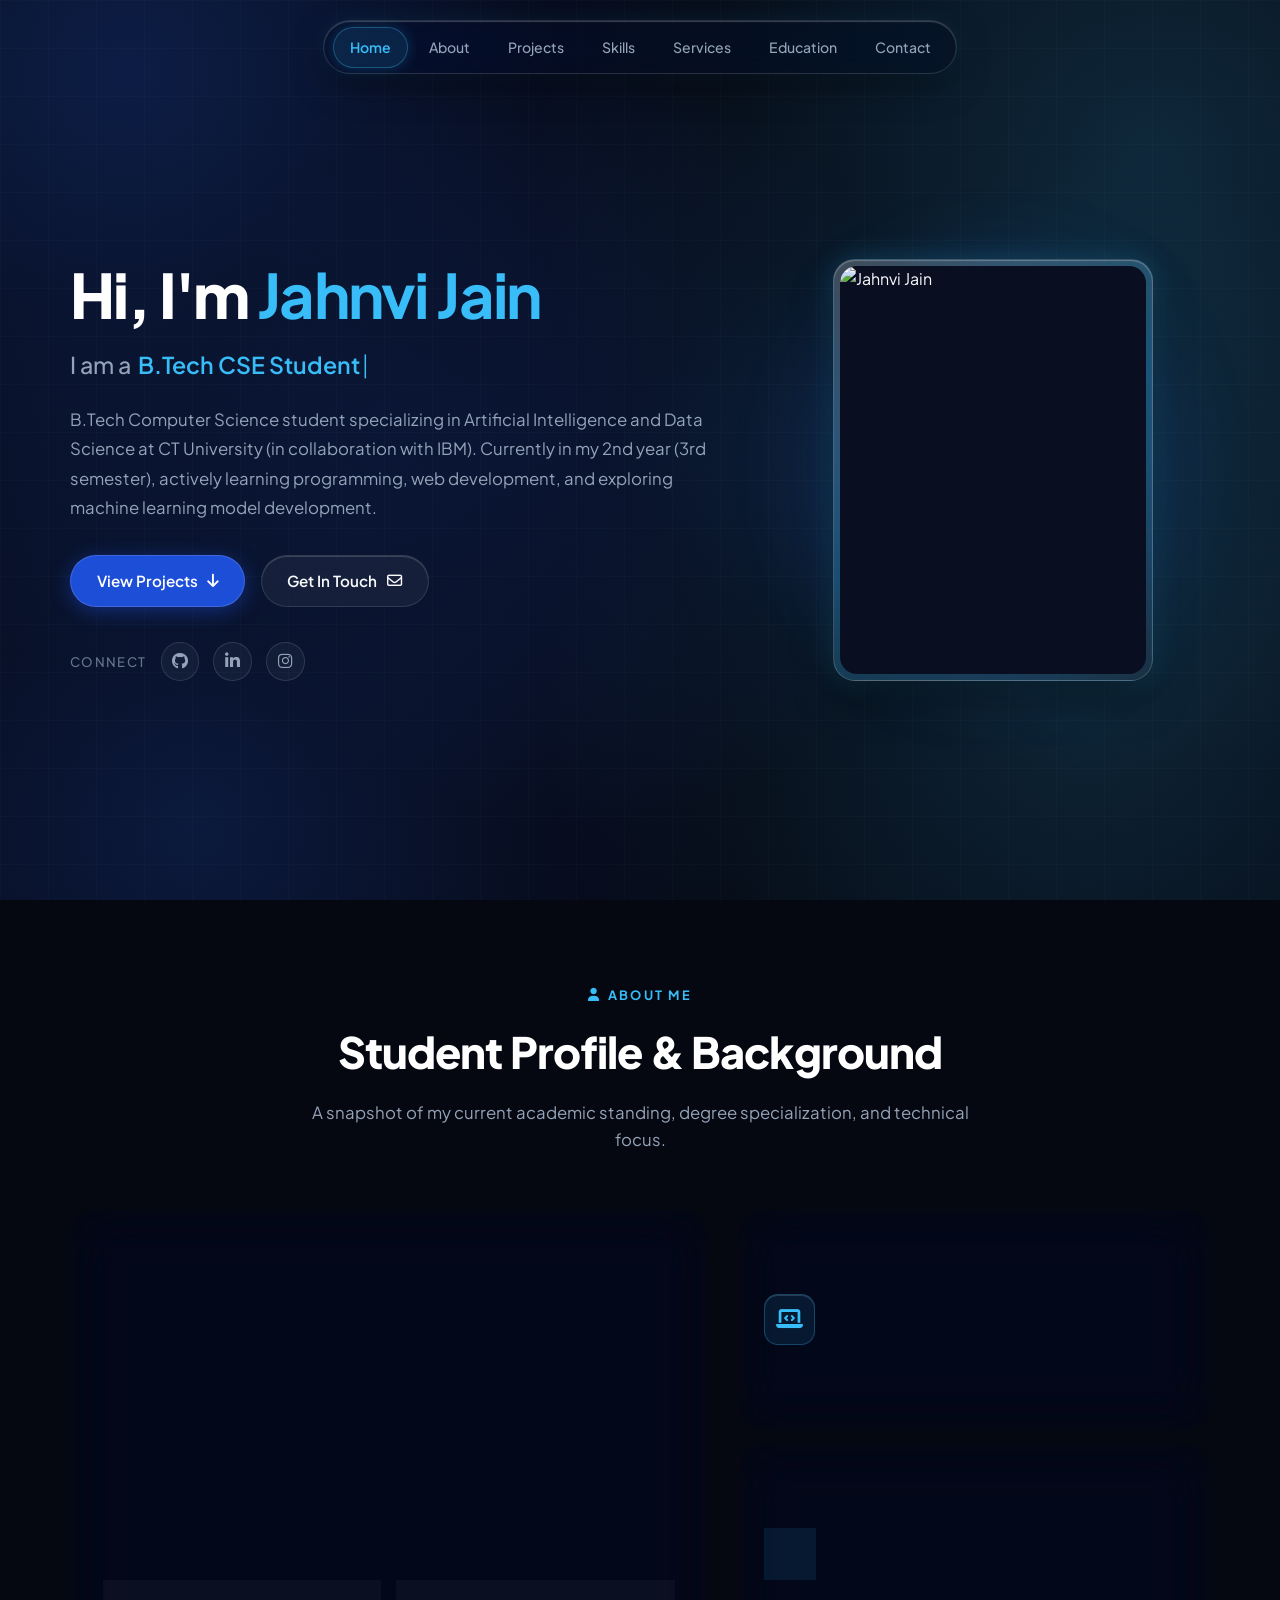
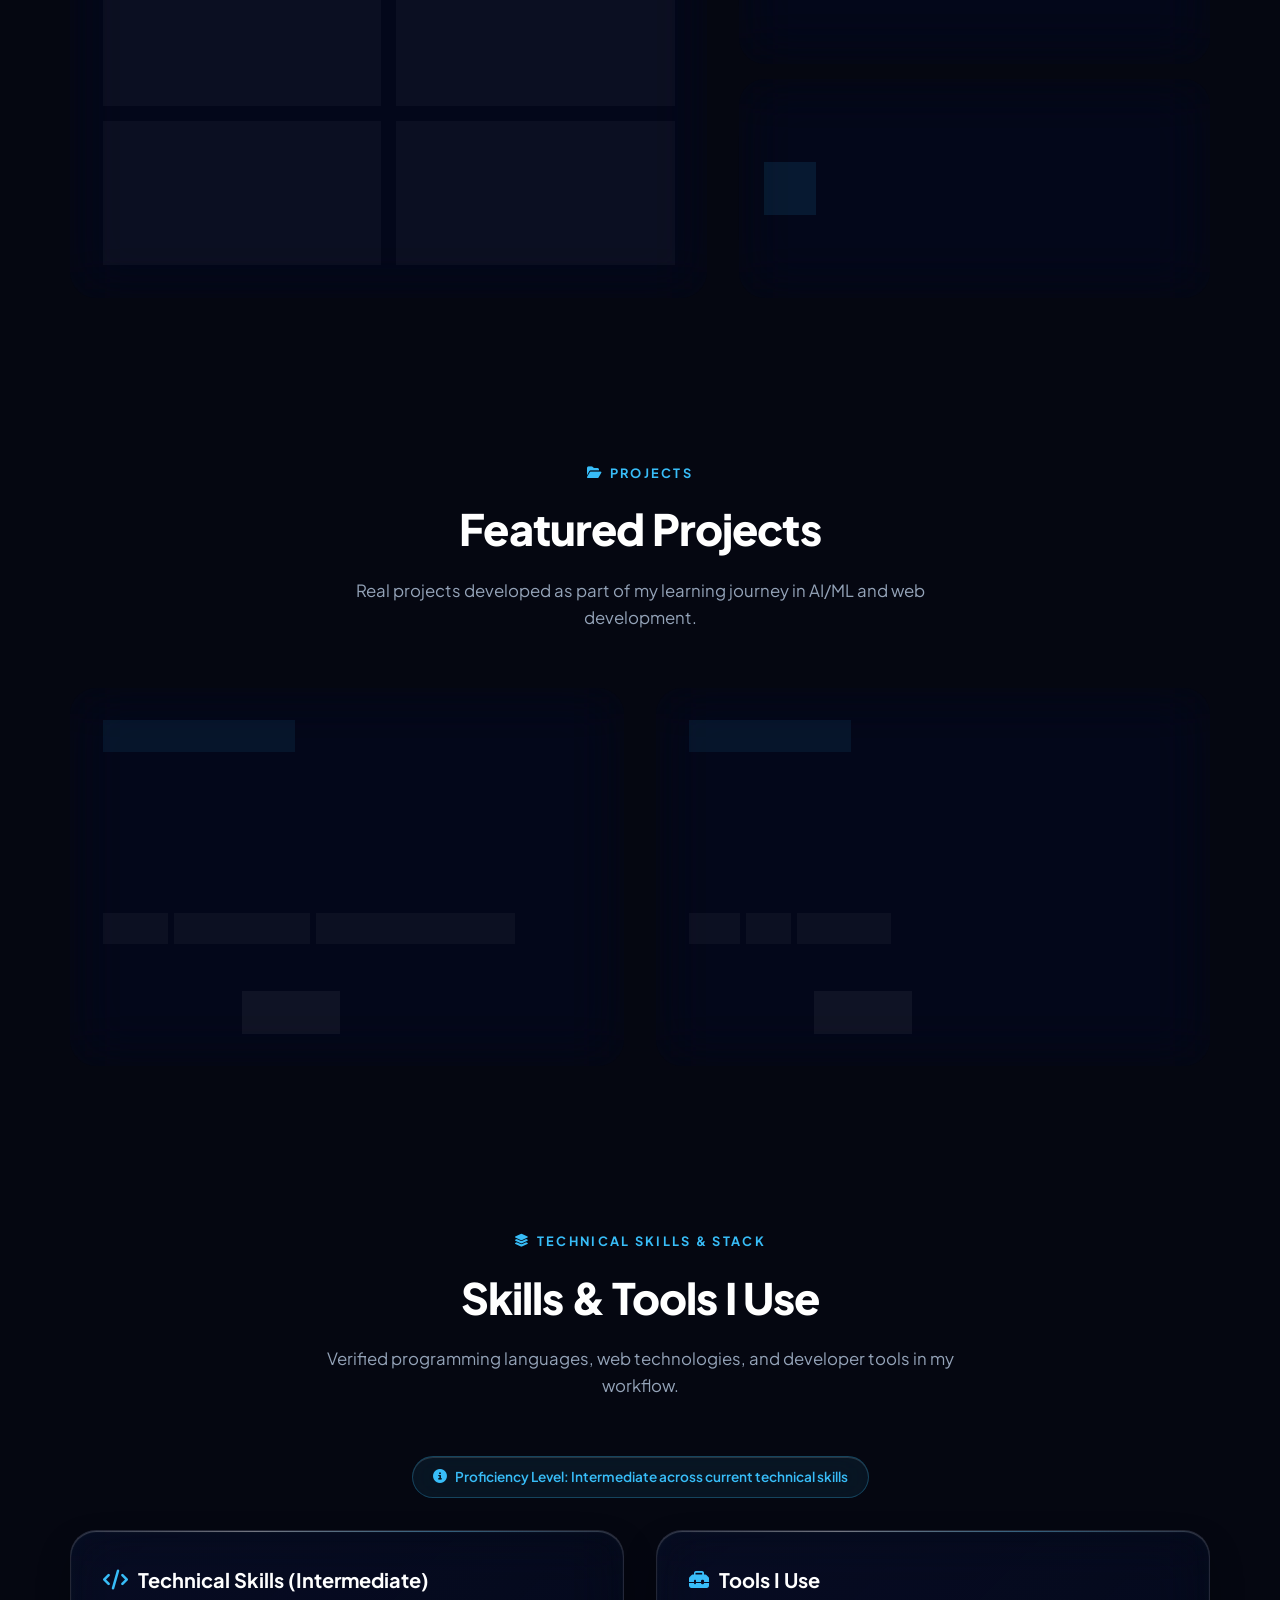
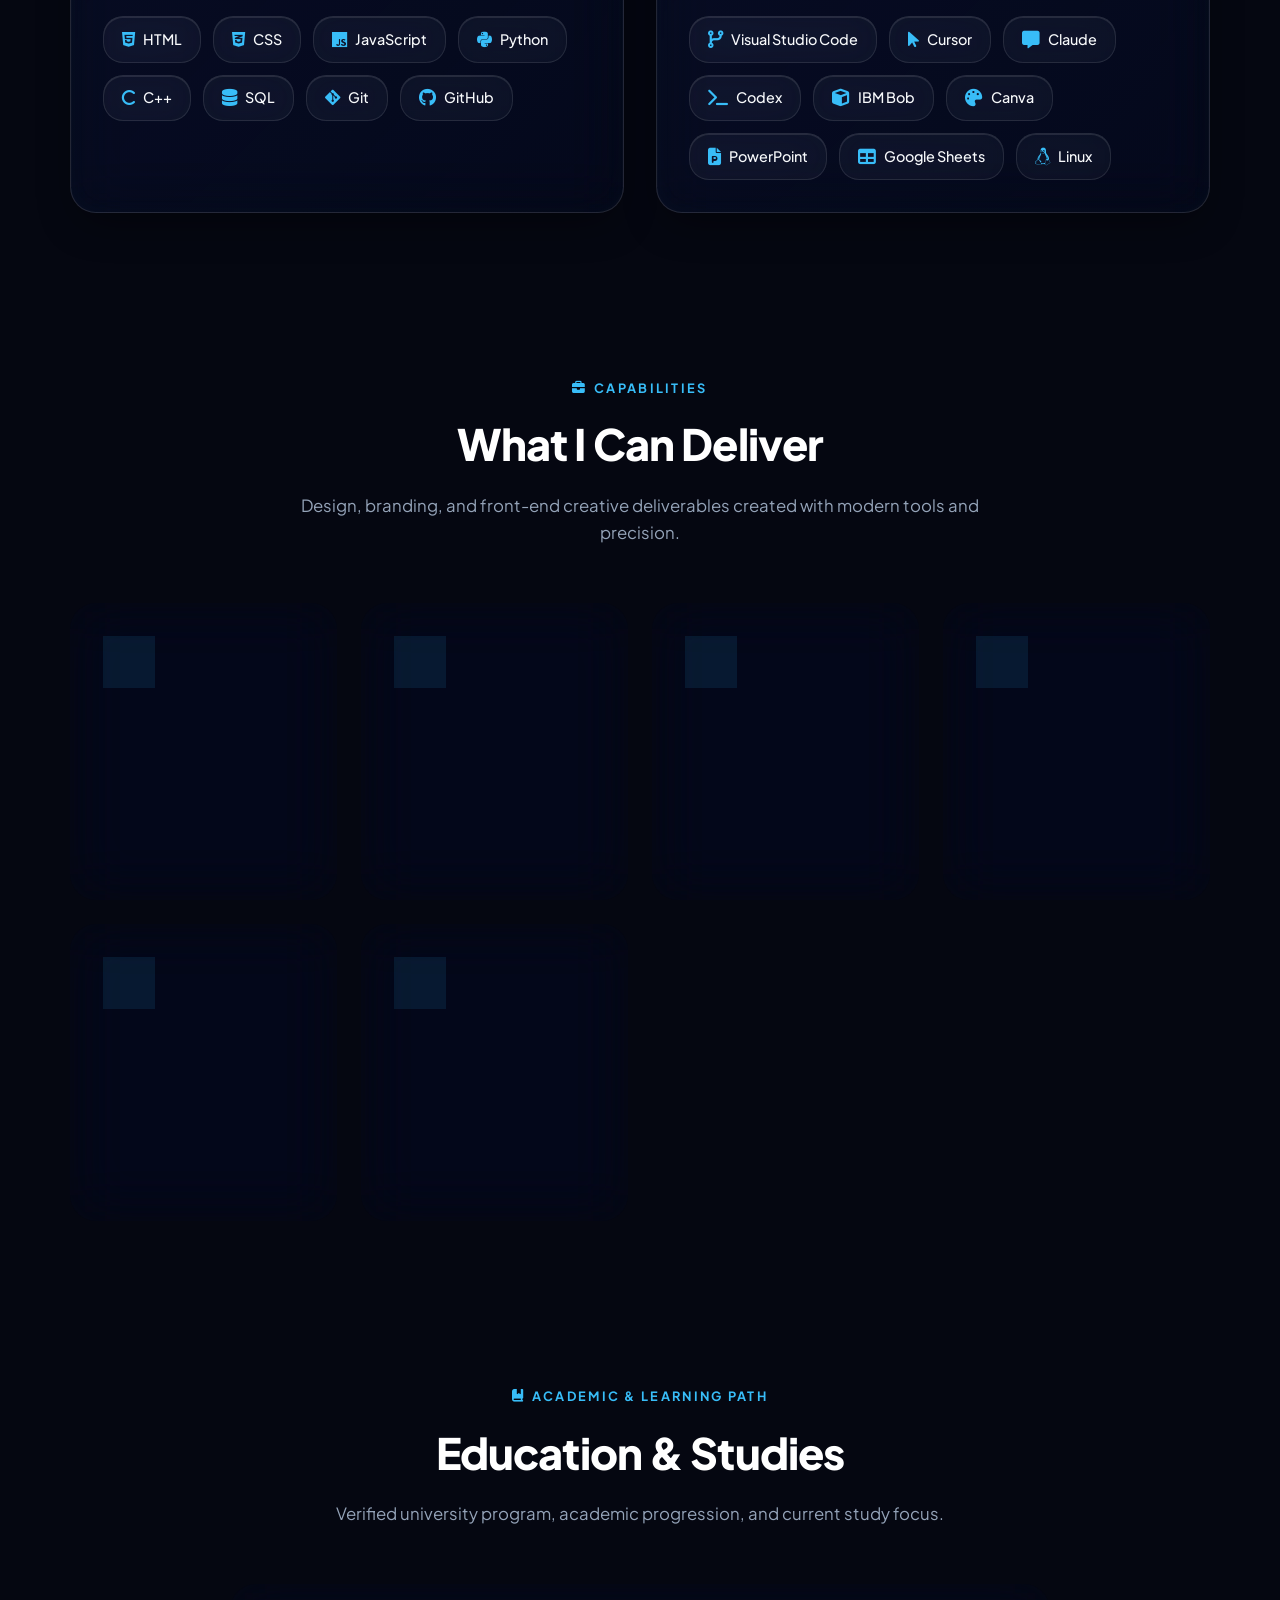
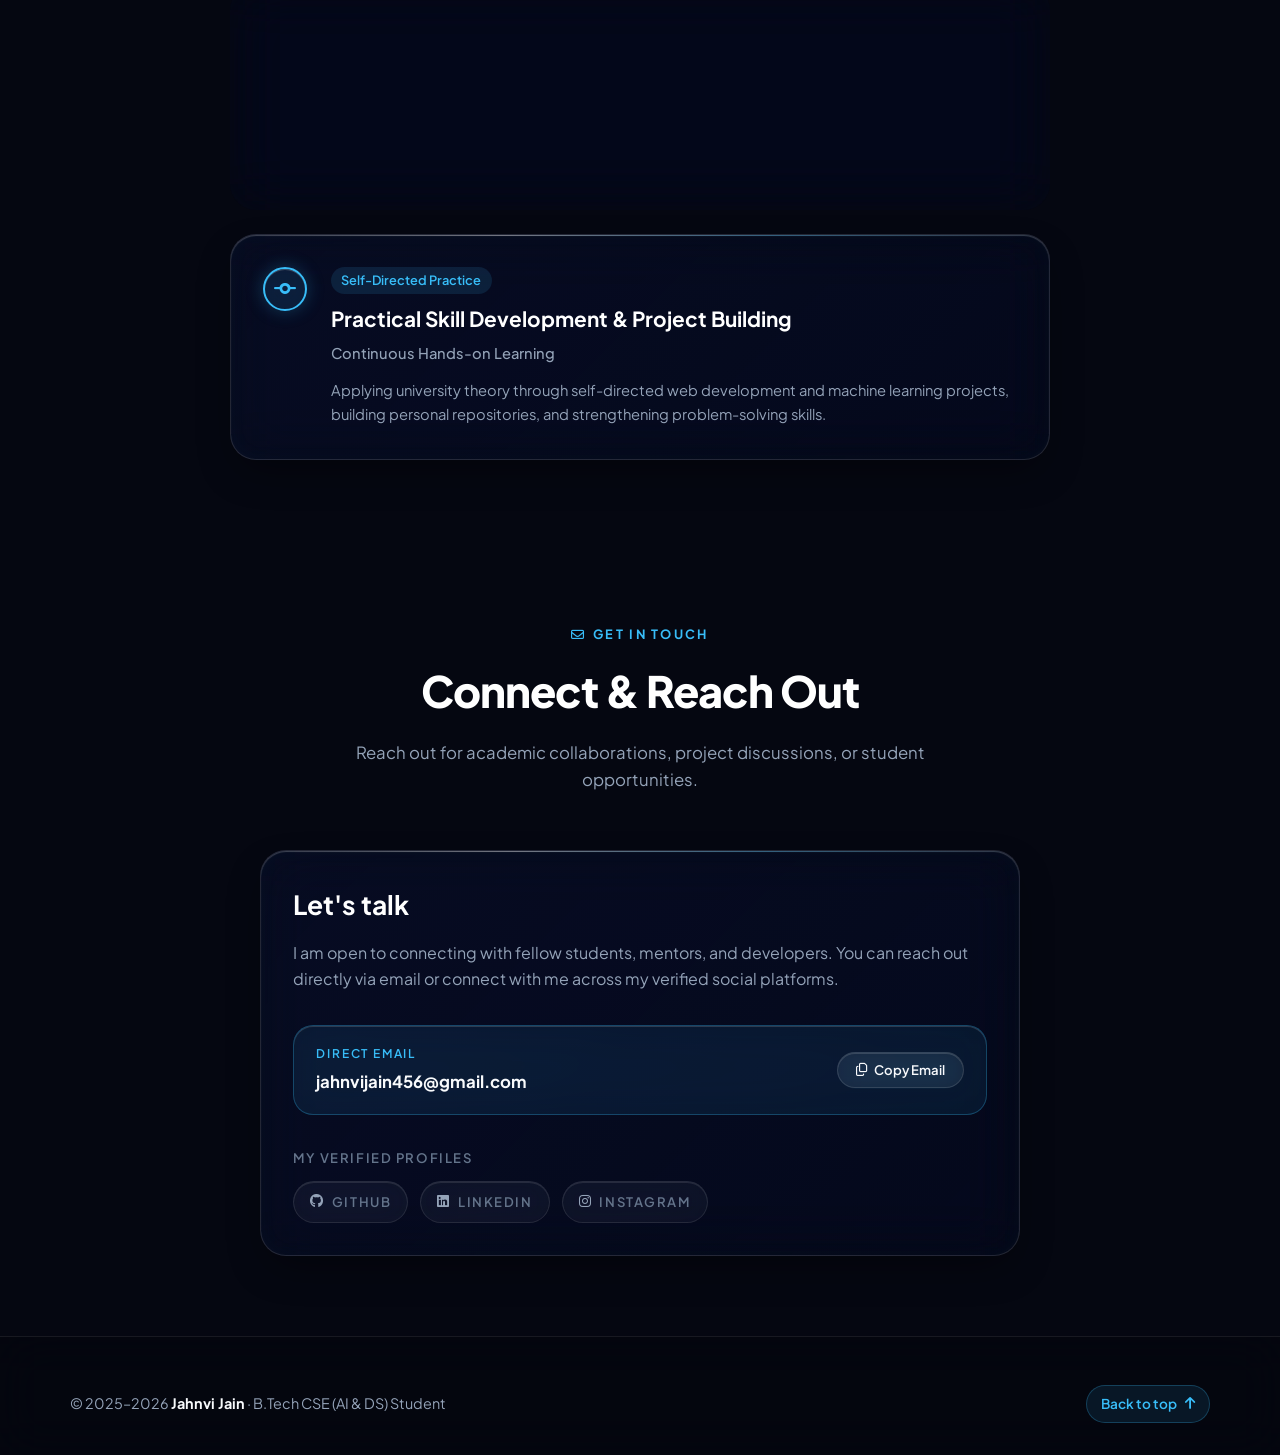
==== commit 4fdea13f: "changes in sign in info" ====
--- a/index.html
+++ b/index.html
@@ -427,10 +427,6 @@
                                         <i class="fa-regular fa-copy"></i>
                                         <span>Copy Email</span>
                                     </button>
-                                    <a href="mailto:jahnvijain456@gmail.com" class="copy-btn mailto-btn" aria-label="Compose email to Jahnvi Jain">
-                                        <i class="fa-regular fa-paper-plane"></i>
-                                        <span>Open Email</span>
-                                    </a>
                                 </div>
                             </div>
                         </div>
--- a/blog.css
+++ b/blog.css
@@ -1073,20 +1073,6 @@
     border-color: var(--primary-blue);
     color: #ffffff;
     box-shadow: 0 0 18px rgba(37, 99, 235, 0.5), inset 0 1px 0 rgba(255, 255, 255, 0.25);
-}
-
-.copy-btn.mailto-btn {
-    background: rgba(56, 189, 248, 0.12);
-    border-color: rgba(56, 189, 248, 0.35);
-    color: var(--accent-cyan);
-    text-decoration: none;
-}
-
-.copy-btn.mailto-btn:hover {
-    background: var(--primary-blue);
-    border-color: var(--primary-blue);
-    color: #ffffff;
-    box-shadow: 0 0 18px rgba(37, 99, 235, 0.5);
 }
 
 .copy-btn.copied {
